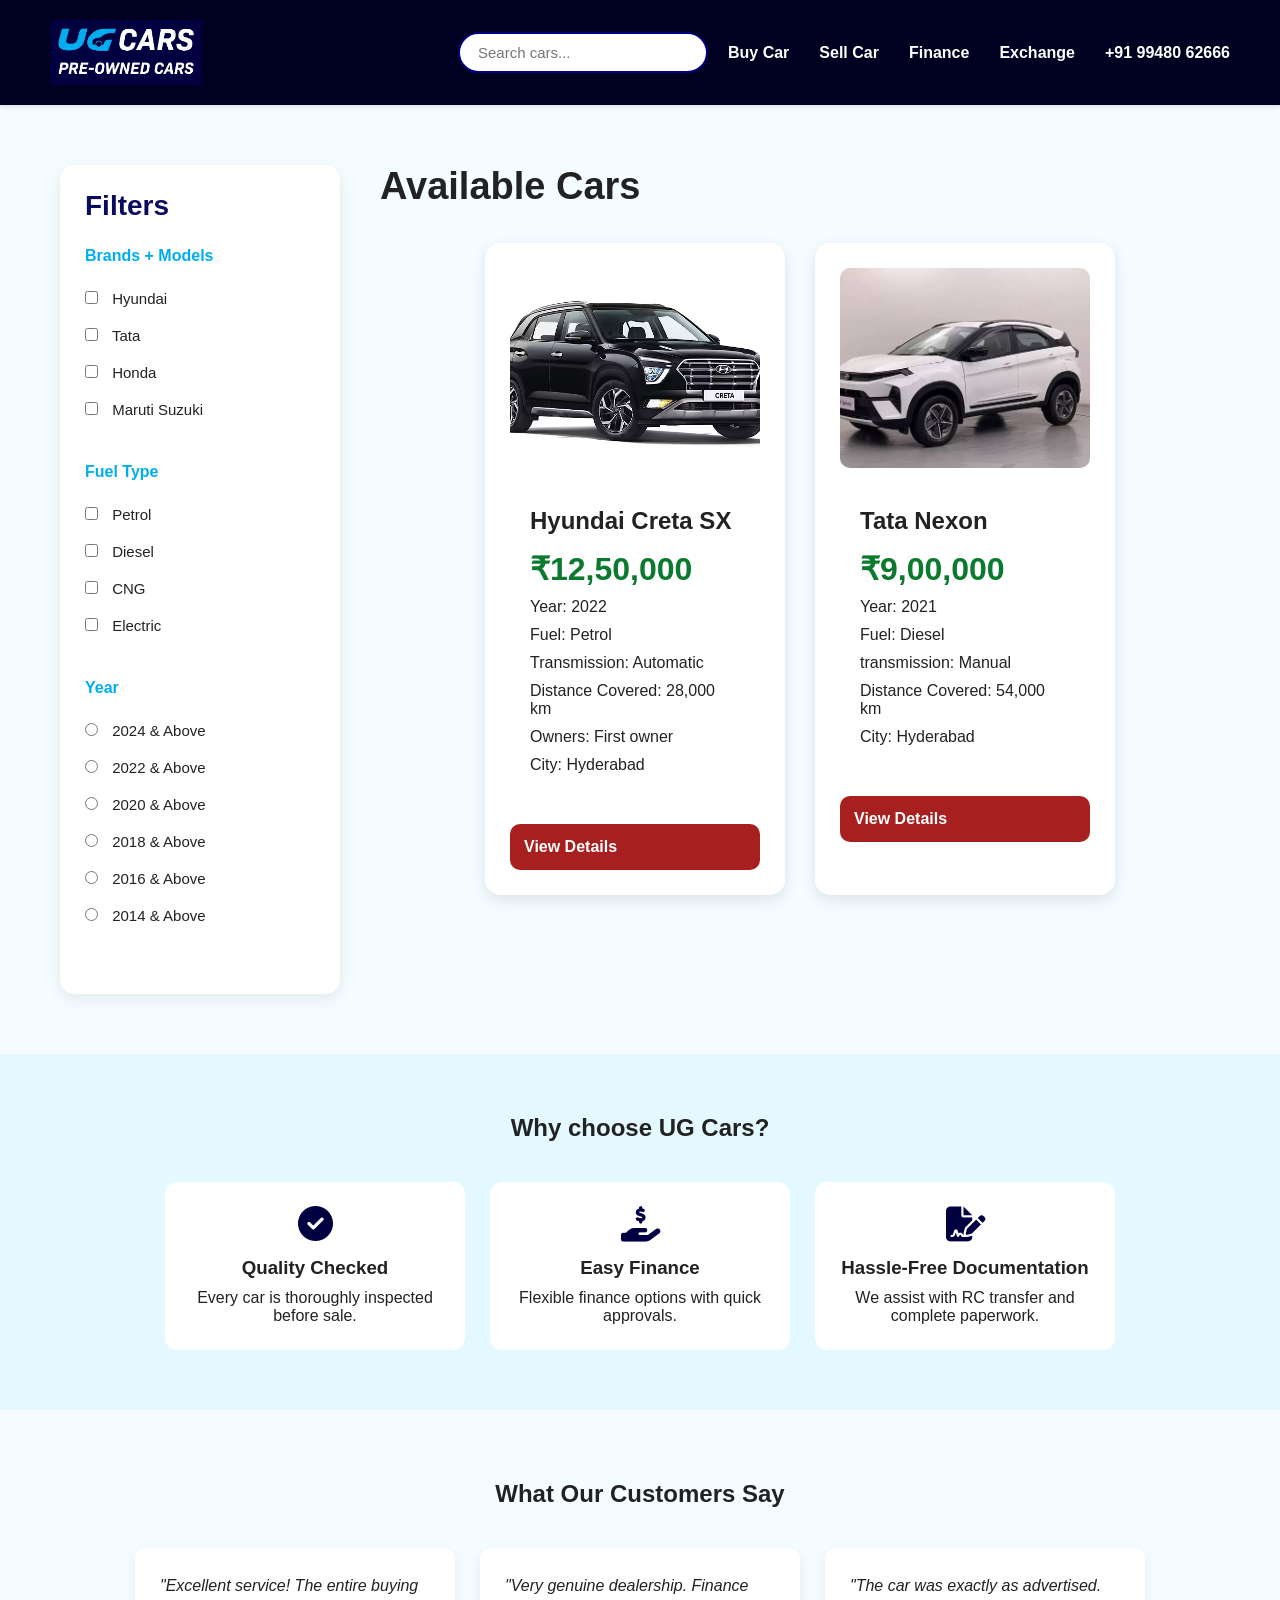
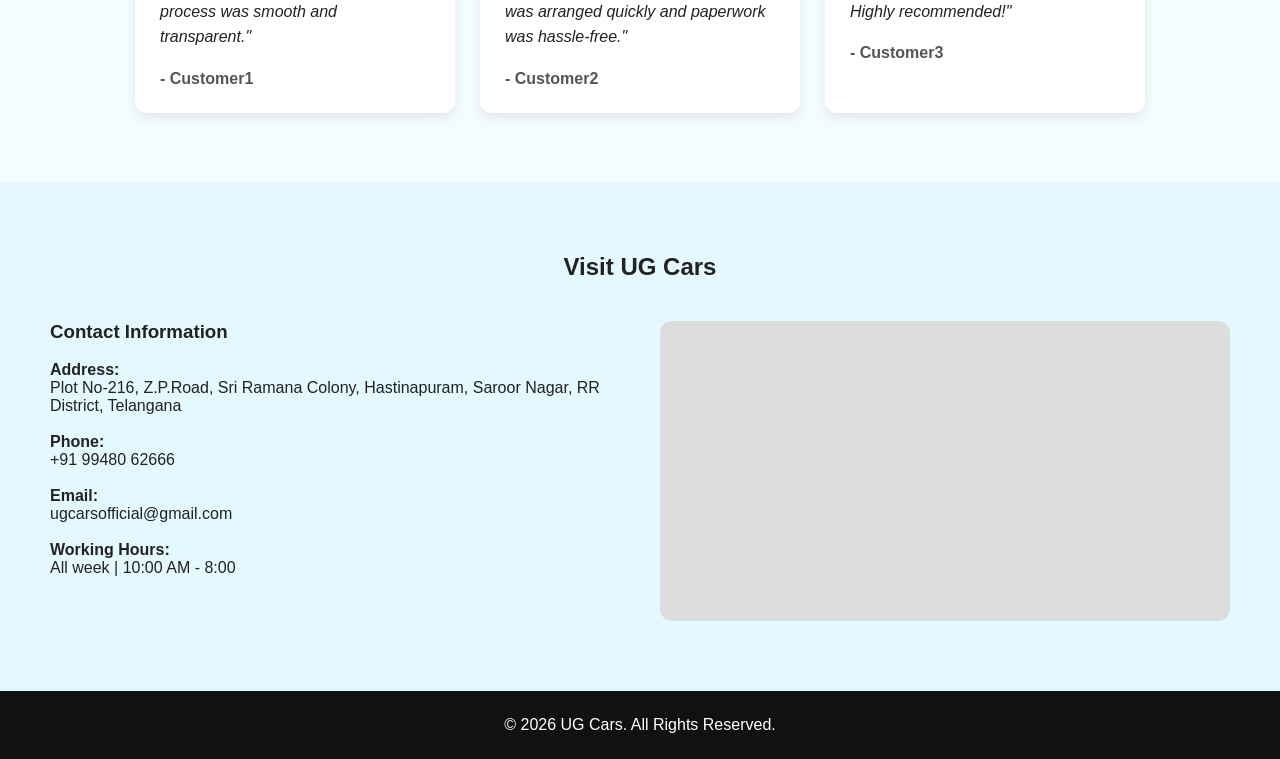
==== index.html @ 12794971 "Added form to finance page" ====
<!DOCTYPE html>
<html lang="en">
    <head>
        <link rel="stylesheet" href="CSS/style.css">
        <link rel="stylesheet" href="https://cdnjs.cloudflare.com/ajax/libs/font-awesome/6.7.2/css/all.min.css">
        <meta charset="UTF-8">
        <meta name="viewport" content="width=device-width, initial-scale=1.0">
        <title>UG Cars | Pre-owned cars</title>
    </head>
    <body>
        <!--Navigation-->
        <header>
            <nav>
                <a href="index.html" class="logo">
                    <img src="images/logo.png" alt="UG Cars Logo">
                </a>
                <div class="nav-search">
                    <input
                        id="searchInput"
                        type="text"
                        placeholder="Search cars...">
                </div>
                <ul>
                    <li><a href="#">Buy Car</a></li>
                    <li><a href="#">Sell Car</a></li>
                    <li><a href="finance.html">Finance</a></li>
                    <li><a href="#">Exchange</a></li>
                    <li><a href="#">+91 99480 62666</a></li>
                </ul>
            </nav>
        </header>
        <!--Inventory Section-->
        <main>
            <section class="inventory">
                <div class="inventory-layout">
                    <!--Left sidebar-->
                    <aside class="filter-sidebar">
                        <h3>Filters</h3>
                        <div class="filter-section">
                            <h4>Brands + Models</h4>
                            <label><input type="checkbox" class="brand-filter" value="hyundai"> Hyundai</label>
                            <label><input type="checkbox" class="brand-filter" value="tata"> Tata</label>
                            <label><input type="checkbox" class="brand-filter" value="honda"> Honda</label>
                            <label><input type="checkbox" class="brand-filter" value="maruti suzuki"> Maruti Suzuki</label>
                        </div>
                        <div class="filter-section">
                            <h4>Fuel Type</h4>
                            <label><input type="checkbox" class="fuel-filter" value="petrol"> Petrol</label>
                            <label><input type="checkbox" class="fuel-filter" value="diesel"> Diesel</label>
                            <label><input type="checkbox" class="fuel-filter" value="cng"> CNG</label>
                            <label><input type="checkbox" class="fuel-filter" value="electric"> Electric</label>
                        </div>
                        <div class="filter-section">
                            <h4>Year</h4>
                            <label><input type="radio" name="year"> 2024 & Above</label>
                            <label><input type="radio" name="year"> 2022 & Above</label>
                            <label><input type="radio" name="year"> 2020 & Above</label>
                            <label><input type="radio" name="year"> 2018 & Above</label>
                            <label><input type="radio" name="year"> 2016 & Above</label>
                            <label><input type="radio" name="year"> 2014 & Above</label>
                        </div>
                    </aside>
                    <!--Right Side-->
                    <div class="inventory-content">
                        <h2>Available Cars</h2>
                        <div class="car-container">
                            <div class="car-card"
                                 data-brand="hyundai"
                                 data-fuel="petrol">
                                <img src="images/Creta.jpeg.avif" alt="Hyundai Creta">
                                <div class="car-info">
                                    <h3>Hyundai Creta SX</h3>
                                    <p class="price">₹12,50,000</p>
                                    <p>Year: 2022</p>
                                    <p>Fuel: Petrol</p>
                                    <p>Transmission: Automatic</p>
                                    <p>Distance Covered: 28,000 km</p>
                                    <p>Owners: First owner</p>
                                    <p>City: Hyderabad</p>
                                </div>
                                <a href="car-details.html" class="details-btn">
                                    View Details
                                </a>
                            </div>
                            <div class="car-card"
                                 data-brand="tata"
                                 data-fuel="diesel">
                                 <img src="images/Nexon.jpeg" alt="Tata Nexon">
                                 <div class="car-info">
                                    <h3>Tata Nexon</h3>
                                    <p class="price">₹9,00,000</p>
                                    <p>Year: 2021</p>
                                    <p>Fuel: Diesel</p>
                                    <p>transmission: Manual</p>
                                    <p>Distance Covered: 54,000 km</p>
                                    <p>City: Hyderabad</p>
                                 </div> 
                                 <a href="car-details.html" class="details-btn">View Details</a>                          
                            </div>
                        </div>
                    </div>
                </div>
            </section>

            <section class="why-us">
                <h2>Why choose UG Cars?</h2>
                <div class="features">
                    <div class="feature-card">
                        <h3><i class="fa-solid fa-circle-check"></i> Quality Checked</h3>
                        <p>Every car is thoroughly inspected before sale.</p>
                    </div>
                    <div class="feature-card">
                        <h3><i class="fa-solid fa-hand-holding-dollar"></i> Easy Finance</h3>
                        <p>Flexible finance options with quick approvals.</p>
                    </div>
                    <div class="feature-card">
                        <h3><i class="fa-solid fa-file-signature"></i> Hassle-Free Documentation</h3>
                        <p>We assist with RC transfer and complete paperwork.</p>
                    </div>
                </div>
            </section>
            <section class="testimonials">
                <h2>What Our Customers Say</h2>
                <div class="testimonial-container">
                    <div class="testimonial-card">
                        <p>
                            "Excellent service! The entire buying process was smooth and transparent."
                        </p>
                        <h4>- Customer1</h4>
                    </div>
                    <div class="testimonial-card">
                        <p>
                            "Very genuine dealership. Finance was arranged quickly and paperwork was hassle-free."
                        </p>
                        <h4>- Customer2</h4>
                    </div>
                    <div class="testimonial-card">
                        <p>
                            "The car was exactly as advertised. Highly recommended!"
                        </p>
                        <h4>- Customer3</h4>
                    </div>
                </div>
            </section>
            <section class="contact">
                <h2>Visit UG Cars</h2>
                <div class="contact-container">
                    <div class="contact-info">
                        <h3>Contact Information</h3>
                        <br><p><strong>Address:</strong><br> Plot No-216, Z.P.Road, Sri Ramana Colony, Hastinapuram, Saroor Nagar, RR District, Telangana</p>
                        <br><p><strong>Phone:</strong><br> +91 99480 62666</p>
                        <br><p><strong>Email:</strong><br> ugcarsofficial@gmail.com</p>
                        <br><p><strong>Working Hours: </strong><br>All week | 10:00 AM - 8:00</p>
                    </div>
                    <div class="map-placeholder">

                    </div>
                </div>
            </section>
            <footer>
                <p>© 2026 UG Cars. All Rights Reserved.</p>
            </footer>
        </main>
        <script src="JS/script.js"></script>
    </body>
</html>
---- CSS/style.css ----
@import url("reset.css");
@import url("navbar.css");
@import url("inventory.css");
@import url("cards.css");
@import url("features.css");
@import url("testimonials.css");
@import url("contact.css");
@import url("footer.css");
@import url("car-details.css");
.finance-hero{
    max-width:1200px;
    margin:60px auto;
    padding:0 40px;
    display:flex;
    align-items:center;
    justify-content:space-between;
    gap:60px;
}

.finance-text{
    flex:1;
}

.section-tag{
    display:inline-block;
    background:#8B0000;
    color:white;
    padding:8px 16px;
    border-radius:20px;
    font-size:14px;
    margin-bottom:20px;
}

.finance-text h1{
    font-size:48px;
    margin-bottom:20px;
    color:#1F2937;
}

.finance-text p{
    font-size:18px;
    line-height:1.8;
    color:#555;
    margin-bottom:30px;
}

.finance-buttons{
    display:flex;
    gap:15px;
}

.secondary-btn{
    padding:12px 28px;
    border:2px solid #8B0000;
    color:#8B0000;
    border-radius:8px;
    text-decoration:none;
    font-weight:bold;
}

.finance-image{
    flex:1;
}

.finance-image img{
    width:100%;
    border-radius:18px;
    box-shadow:0 15px 30px rgba(0,0,0,.15);
}

.finance-benefits{
    max-width:1200px;
    margin:80px auto;
    padding:0 30px;
}

.finance-benefits h2{
    text-align:center;
    margin-bottom:50px;
}

.benefit-grid{
    display:grid;
    grid-template-columns:repeat(auto-fit,minmax(250px,1fr));
    gap:30px;
}

.benefit-card{
    background:white;
    padding:35px;
    border-radius:15px;
    text-align:center;
    box-shadow:0 10px 20px rgba(0,0,0,.08);
    transition:.3s;
}

.benefit-card:hover{
    transform:translateY(-8px);
}

.benefit-card i{
    font-size:40px;
    color:#8B0000;
    margin-bottom:20px;
}

.benefit-card h3{
    margin-bottom:15px;
}
/* FINANCE FORM */

.finance-form-section{
    max-width:1200px;
    margin:80px auto;
    padding:50px;
    background:white;
    border-radius:18px;
    box-shadow:0 10px 25px rgba(0,0,0,.08);
}

.finance-form-section h2{
    text-align:center;
    font-size:36px;
    margin-bottom:10px;
}

.form-subtitle{
    text-align:center;
    color:#666;
    margin-bottom:40px;
}

.finance-form{
    display:grid;
    grid-template-columns:repeat(2,1fr);
    gap:25px;
}

.form-group{
    display:flex;
    flex-direction:column;
}

.form-group label{
    margin-bottom:8px;
    font-weight:600;
}

.form-group input,
.form-group select,
.form-group textarea{
    padding:14px;
    border:1px solid #ccc;
    border-radius:10px;
    font-size:16px;
    outline:none;
    transition:.3s;
}

.form-group input:focus,
.form-group select:focus,
.form-group textarea:focus{
    border-color:#7A0019;
    box-shadow:0 0 8px rgba(122,0,25,.15);
}

.full-width{
    grid-column:1 / -1;
}

.submit-btn{
    grid-column:1 / -1;
    width:250px;
    justify-self:center;
    padding:15px;
    background:#7A0019;
    color:white;
    border:none;
    border-radius:10px;
    font-size:18px;
    cursor:pointer;
    transition:.3s;
}

.submit-btn:hover{
    background:#5c0013;
}
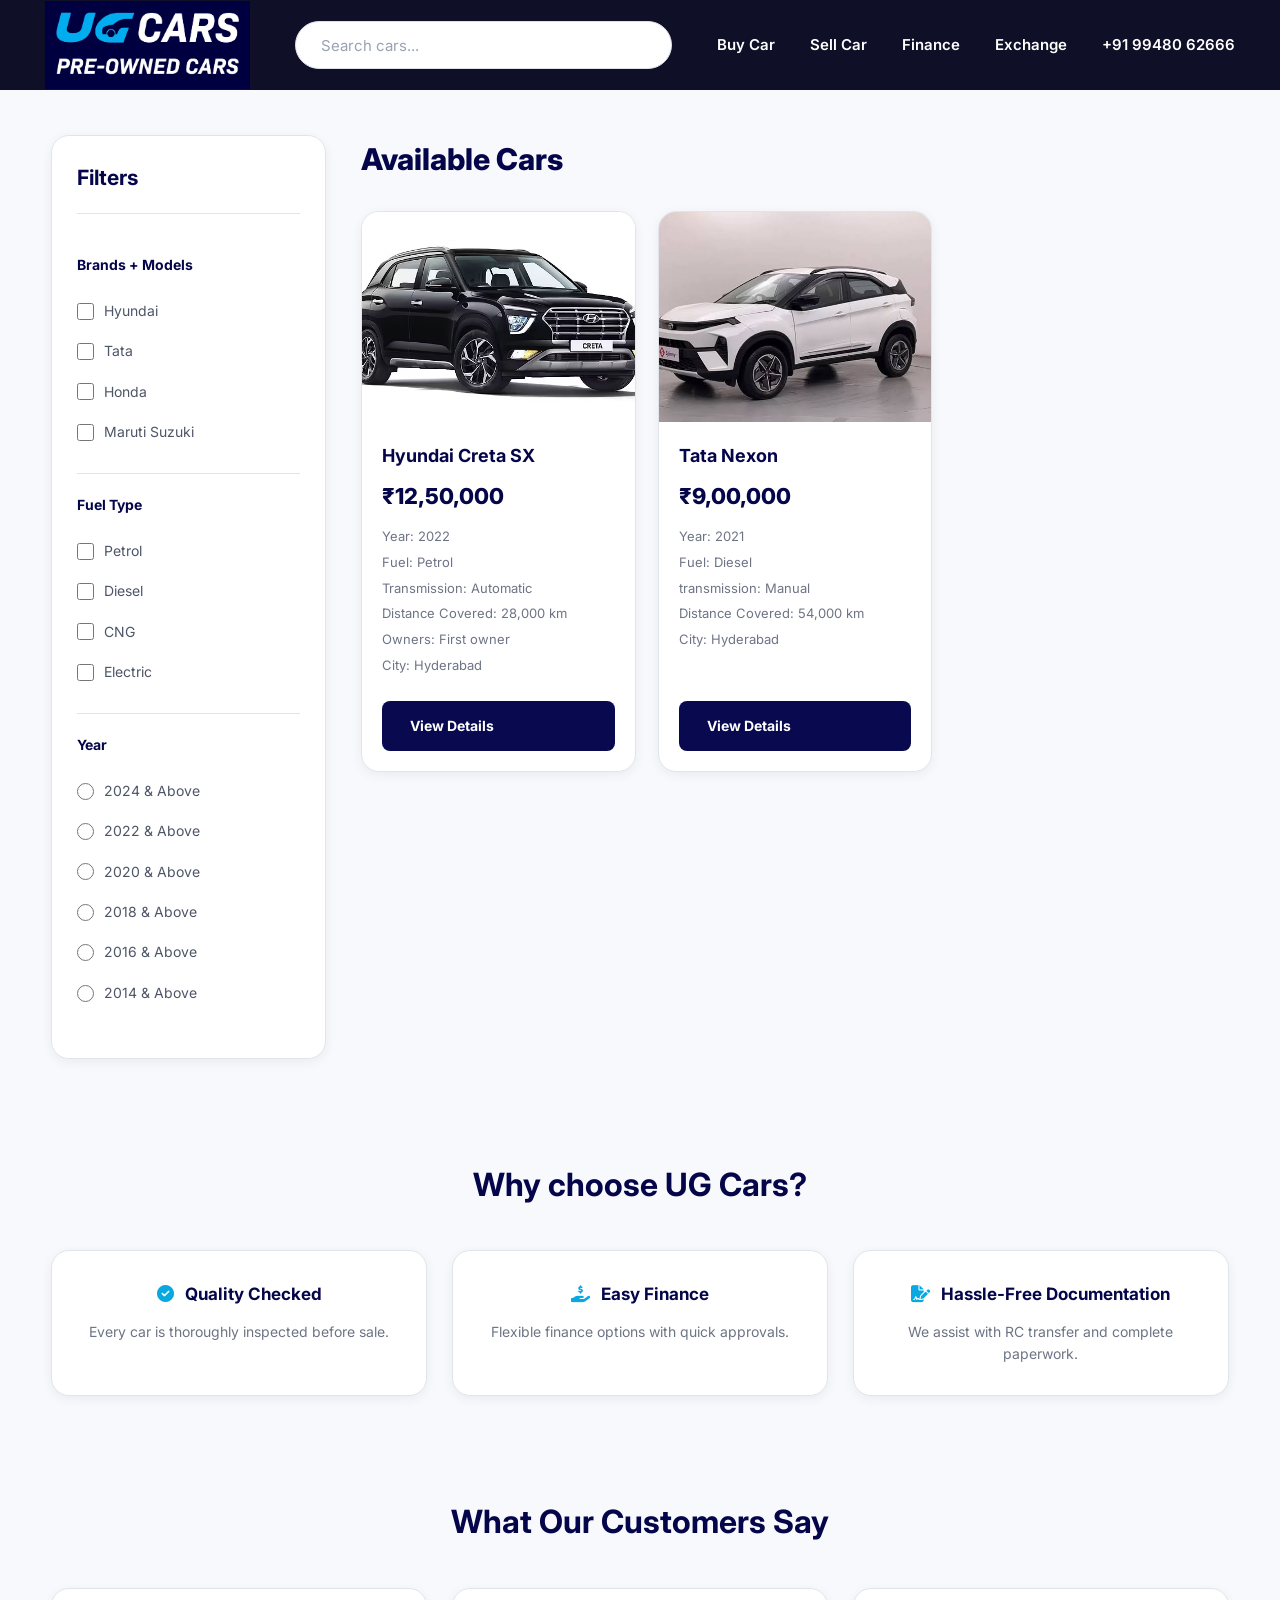
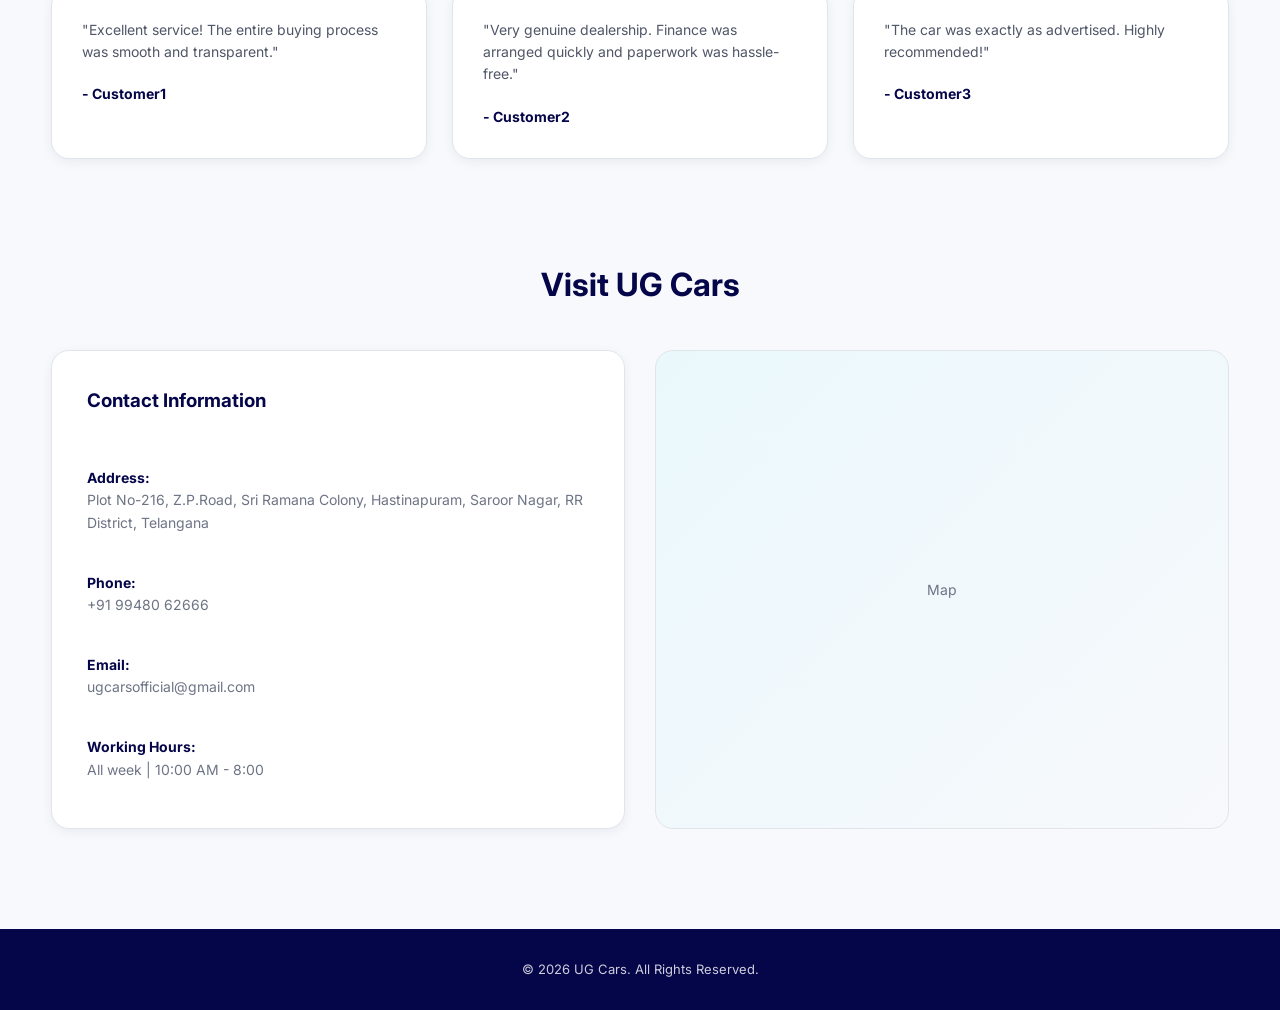
==== commit 840c108b: "Changed a few things like font and the style" ====
--- a/index.html
+++ b/index.html
@@ -3,7 +3,11 @@
     <head>
         <link rel="stylesheet" href="CSS/style.css">
         <link rel="stylesheet" href="https://cdnjs.cloudflare.com/ajax/libs/font-awesome/6.7.2/css/all.min.css">
-        <meta charset="UTF-8">
+        <link rel="preconnect" href="https://fonts.googleapis.com">
+        <link rel="preconnect" href="https://fonts.gstatic.com" crossorigin>
+        <link
+            href="https://fonts.googleapis.com/css2?family=Inter:wght@400;500;600;700&family=Manrope:wght@500;600;700;800&display=swap"
+            rel="stylesheet">    <title>Finance | UG Cars</title>        <meta charset="UTF-8">
         <meta name="viewport" content="width=device-width, initial-scale=1.0">
         <title>UG Cars | Pre-owned cars</title>
     </head>
@@ -22,7 +26,7 @@
                 </div>
                 <ul>
                     <li><a href="#">Buy Car</a></li>
-                    <li><a href="#">Sell Car</a></li>
+                    <li><a href="sell-car.html">Sell Car</a></li>
                     <li><a href="finance.html">Finance</a></li>
                     <li><a href="#">Exchange</a></li>
                     <li><a href="#">+91 99480 62666</a></li>
--- a/CSS/style.css
+++ b/CSS/style.css
@@ -1,3 +1,2192 @@
+/* =========================================================
+   UG CARS - MODERN GLOBAL STYLESHEET
+   ========================================================= */
+
+/* -------------------------
+   GOOGLE FONT
+------------------------- */
+
+@import url('https://fonts.googleapis.com/css2?family=Inter:wght@400;500;600;700;800&display=swap');
+
+
+/* -------------------------
+   GLOBAL RESET
+------------------------- */
+
+* {
+    margin: 0;
+    padding: 0;
+    box-sizing: border-box;
+}
+
+html {
+    scroll-behavior: smooth;
+}
+
+body {
+    font-family: 'Inter', Arial, sans-serif;
+    background: #f7f9fc;
+    color: #111936;
+    line-height: 1.6;
+}
+
+img {
+    max-width: 100%;
+    display: block;
+}
+
+a {
+    text-decoration: none;
+    color: inherit;
+}
+
+button,
+input,
+select,
+textarea {
+    font-family: inherit;
+}
+
+
+/* =========================================================
+   COLOUR SYSTEM
+   ========================================================= */
+
+:root {
+    --navy: #05054a;
+    --navy-light: #11115f;
+    --cyan: #08a9e0;
+    --cyan-light: #e8f8fd;
+
+    --white: #ffffff;
+    --background: #f7f9fc;
+    --light-gray: #eef1f5;
+    --border: #e1e5eb;
+    --text: #111936;
+    --muted: #6d7485;
+
+    --success: #1ca65a;
+    --danger: #d9363e;
+
+    --shadow-sm: 0 3px 12px rgba(5, 5, 74, 0.06);
+    --shadow-md: 0 8px 25px rgba(5, 5, 74, 0.08);
+    --shadow-lg: 0 15px 40px rgba(5, 5, 74, 0.12);
+
+    --radius-sm: 8px;
+    --radius-md: 12px;
+    --radius-lg: 18px;
+}
+
+
+/* =========================
+   NAVIGATION
+========================= */
+
+header {
+    background: #0F0F27;
+    border-bottom: none;
+    position: sticky;
+    top: 0;
+    z-index: 1000;
+}
+
+nav {
+    width: 100%;
+    max-width: 1450px;
+    height: 90px;
+    margin: 0 auto;
+
+    display: flex;
+    align-items: center;
+
+    padding: 0 45px;
+    gap: 45px;
+
+    background: #0F0F27;
+}
+
+
+/* =========================
+   LOGO
+========================= */
+
+.logo {
+    display: flex;
+    align-items: center;
+    flex-shrink: 0;
+
+    height: 90px;
+}
+
+.logo img {
+    width: 205px;
+    height: 90px;
+
+    object-fit: contain;
+    display: block;
+}
+
+
+/* =========================
+   SEARCH BAR
+========================= */
+
+.nav-search {
+    flex: 1;
+    max-width: 585px;
+}
+
+.nav-search input {
+    width: 100%;
+    height: 48px;
+
+    padding: 0 25px;
+
+    border: 1px solid #dce1e8;
+    border-radius: 28px;
+
+    background: #ffffff;
+
+    font-size: 15px;
+    color: #111936;
+
+    outline: none;
+
+    transition: 0.2s;
+}
+
+.nav-search input:focus {
+    border-color: #08a9e0;
+
+    box-shadow:
+        0 0 0 3px rgba(8, 169, 224, 0.15);
+}
+
+.nav-search input::placeholder {
+    color: #9aa3b2;
+}
+
+
+/* =========================
+   NAVIGATION LINKS
+========================= */
+
+nav ul {
+    list-style: none;
+
+    display: flex;
+    align-items: center;
+
+    gap: 35px;
+
+    margin-left: auto;
+}
+
+nav ul li {
+    white-space: nowrap;
+}
+
+nav ul li a {
+    color: #ffffff;
+
+    font-size: 15px;
+    font-weight: 600;
+
+    transition: 0.2s;
+}
+
+nav ul li a:hover {
+    color: #08a9e0;
+}
+
+/* =========================================================
+   INVENTORY PAGE
+   ========================================================= */
+
+.inventory {
+    width: 92%;
+    max-width: 1400px;
+
+    margin: 45px auto 80px;
+}
+
+
+/* Inventory Layout */
+
+.inventory-layout {
+    display: grid;
+    grid-template-columns: 275px 1fr;
+    gap: 35px;
+    align-items: start;
+}
+
+
+/* -------------------------
+   FILTER SIDEBAR
+------------------------- */
+
+.filter-sidebar {
+    background: var(--white);
+
+    border: 1px solid var(--border);
+    border-radius: var(--radius-lg);
+
+    padding: 25px;
+
+    box-shadow: var(--shadow-sm);
+
+    position: sticky;
+    top: 105px;
+}
+
+.filter-sidebar > h3 {
+    font-size: 21px;
+    color: var(--navy);
+
+    margin-bottom: 20px;
+
+    padding-bottom: 18px;
+    border-bottom: 1px solid var(--border);
+}
+
+
+/* Individual filter section */
+
+.filter-section {
+    padding: 20px 0;
+
+    border-bottom: 1px solid var(--border);
+}
+
+.filter-section:last-child {
+    border-bottom: none;
+}
+
+.filter-section h4 {
+    font-size: 14px;
+    font-weight: 700;
+
+    color: var(--navy);
+
+    margin-bottom: 15px;
+}
+
+
+/* Filter labels */
+
+.filter-section label {
+    display: flex;
+    align-items: center;
+
+    gap: 10px;
+
+    padding: 9px 0;
+
+    font-size: 14px;
+    color: #4d5566;
+
+    cursor: pointer;
+
+    transition: 0.2s;
+}
+
+.filter-section label:hover {
+    color: var(--cyan);
+}
+
+
+/* Checkbox / radio */
+
+.filter-section input[type="checkbox"],
+.filter-section input[type="radio"] {
+    width: 17px;
+    height: 17px;
+
+    accent-color: var(--cyan);
+
+    cursor: pointer;
+}
+
+
+/* =========================================================
+   INVENTORY CONTENT
+   ========================================================= */
+
+.inventory-content h2 {
+    font-size: 30px;
+    font-weight: 800;
+
+    color: var(--navy);
+
+    margin-bottom: 28px;
+}
+
+
+/* =========================================================
+   CAR CONTAINER
+   ========================================================= */
+
+.car-container {
+    display: grid;
+
+    grid-template-columns: repeat(3, minmax(0, 1fr));
+
+    gap: 22px;
+}
+
+
+/* =========================================================
+   CAR CARD
+   ========================================================= */
+
+.car-card {
+    background: var(--white);
+
+    border: 1px solid var(--border);
+
+    border-radius: var(--radius-lg);
+
+    overflow: hidden;
+
+    box-shadow: var(--shadow-sm);
+
+    transition:
+        transform 0.25s ease,
+        box-shadow 0.25s ease;
+
+    display: flex;
+    flex-direction: column;
+}
+
+.car-card:hover {
+    transform: translateY(-5px);
+
+    box-shadow: var(--shadow-lg);
+}
+
+
+/* Car image */
+
+.car-card > img {
+    width: 100%;
+    height: 210px;
+
+    object-fit: cover;
+
+    background: #f1f3f6;
+}
+
+
+/* Car information */
+
+.car-info {
+    padding: 20px;
+
+    flex: 1;
+}
+
+.car-info h3 {
+    font-size: 18px;
+    font-weight: 700;
+
+    color: var(--navy);
+
+    margin-bottom: 8px;
+}
+
+.car-info p {
+    font-size: 13px;
+
+    color: var(--muted);
+
+    margin-bottom: 5px;
+}
+
+
+/* Price */
+
+.car-info .price {
+    font-size: 22px;
+    font-weight: 800;
+
+    color: var(--navy);
+
+    margin-bottom: 12px;
+}
+
+
+/* Details button */
+
+.details-btn {
+    display: inline-flex;
+
+    align-items: center;
+    justify-content: center;
+
+    min-height: 44px;
+
+    margin: 0 20px 20px;
+
+    padding: 0 20px;
+
+    border-radius: 8px;
+
+    background: var(--navy);
+    color: var(--white);
+
+    font-size: 14px;
+    font-weight: 700;
+
+    transition: 0.25s;
+}
+
+.details-btn:hover {
+    background: var(--cyan);
+
+    transform: translateY(-1px);
+}
+
+
+/* =========================================================
+   WHY US
+   ========================================================= */
+
+.why-us {
+    width: 92%;
+    max-width: 1200px;
+
+    margin: 100px auto;
+
+    text-align: center;
+}
+
+.why-us h2 {
+    font-size: 32px;
+    color: var(--navy);
+
+    margin-bottom: 40px;
+}
+
+
+/* Feature cards */
+
+.features {
+    display: grid;
+
+    grid-template-columns: repeat(3, 1fr);
+
+    gap: 25px;
+}
+
+.feature-card {
+    background: var(--white);
+
+    border: 1px solid var(--border);
+
+    border-radius: var(--radius-lg);
+
+    padding: 30px;
+
+    box-shadow: var(--shadow-sm);
+
+    transition: 0.25s;
+}
+
+.feature-card:hover {
+    transform: translateY(-4px);
+
+    box-shadow: var(--shadow-md);
+}
+
+.feature-card h3 {
+    color: var(--navy);
+
+    font-size: 17px;
+
+    margin-bottom: 12px;
+}
+
+.feature-card h3 i {
+    color: var(--cyan);
+
+    margin-right: 7px;
+}
+
+.feature-card p {
+    color: var(--muted);
+
+    font-size: 14px;
+}
+
+
+/* =========================================================
+   TESTIMONIALS
+   ========================================================= */
+
+.testimonials {
+    width: 92%;
+    max-width: 1200px;
+
+    margin: 100px auto;
+
+    text-align: center;
+}
+
+.testimonials h2 {
+    font-size: 32px;
+
+    color: var(--navy);
+
+    margin-bottom: 40px;
+}
+
+.testimonial-container {
+    display: grid;
+
+    grid-template-columns: repeat(3, 1fr);
+
+    gap: 25px;
+}
+
+.testimonial-card {
+    background: var(--white);
+
+    border: 1px solid var(--border);
+
+    border-radius: var(--radius-lg);
+
+    padding: 30px;
+
+    text-align: left;
+
+    box-shadow: var(--shadow-sm);
+}
+
+.testimonial-card p {
+    color: #4f5667;
+
+    font-size: 14px;
+
+    margin-bottom: 20px;
+}
+
+.testimonial-card h4 {
+    color: var(--navy);
+
+    font-size: 14px;
+}
+
+
+/* =========================================================
+   CONTACT
+   ========================================================= */
+
+.contact {
+    width: 92%;
+    max-width: 1200px;
+
+    margin: 100px auto;
+
+    text-align: center;
+}
+
+.contact h2 {
+    font-size: 32px;
+
+    color: var(--navy);
+
+    margin-bottom: 40px;
+}
+
+.contact-container {
+    display: grid;
+
+    grid-template-columns: 1fr 1fr;
+
+    gap: 30px;
+
+    text-align: left;
+}
+
+.contact-info {
+    background: var(--white);
+
+    border: 1px solid var(--border);
+
+    border-radius: var(--radius-lg);
+
+    padding: 35px;
+
+    box-shadow: var(--shadow-sm);
+}
+
+.contact-info h3 {
+    color: var(--navy);
+
+    margin-bottom: 25px;
+}
+
+.contact-info p {
+    color: var(--muted);
+
+    font-size: 14px;
+
+    margin-bottom: 12px;
+}
+
+.contact-info strong {
+    color: var(--navy);
+}
+
+
+/* Map */
+
+.map-placeholder {
+    min-height: 350px;
+
+    border-radius: var(--radius-lg);
+
+    background:
+        linear-gradient(
+            135deg,
+            #eaf8fc,
+            #f7f9fc
+        );
+
+    border: 1px solid var(--border);
+
+    display: flex;
+    align-items: center;
+    justify-content: center;
+}
+
+.map-placeholder::before {
+    content: "Map";
+    color: var(--muted);
+
+    font-size: 14px;
+}
+
+
+/* =========================================================
+   FOOTER
+   ========================================================= */
+
+footer {
+    background: var(--navy);
+
+    color: white;
+
+    text-align: center;
+
+    padding: 30px;
+
+    margin-top: 80px;
+}
+
+footer p {
+    font-size: 13px;
+    opacity: 0.8;
+}
+
+
+/* =========================================================
+   CAR DETAILS PAGE
+   ========================================================= */
+
+.car-details {
+    padding: 70px 0;
+}
+
+.details-layout {
+    display: grid;
+
+    grid-template-columns: 1.1fr 1fr;
+
+    gap: 60px;
+
+    align-items: start;
+}
+
+
+/* Gallery */
+
+.gallery {
+    min-width: 0;
+}
+
+.gallery img {
+    width: 100%;
+
+    border-radius: var(--radius-lg);
+}
+
+.main-image {
+    width: 100%;
+    height: 460px;
+
+    object-fit: cover;
+
+    border-radius: var(--radius-lg);
+
+    box-shadow: var(--shadow-md);
+}
+
+
+/* Thumbnail */
+
+.thumbnail-row {
+    display: flex;
+
+    gap: 12px;
+
+    margin-top: 15px;
+}
+
+.thumbnail-row img {
+    width: 95px;
+    height: 70px;
+
+    object-fit: cover;
+
+    border-radius: 10px;
+
+    cursor: pointer;
+
+    border: 2px solid transparent;
+
+    transition: 0.2s;
+}
+
+.thumbnail-row img:hover {
+    border-color: var(--cyan);
+
+    transform: translateY(-2px);
+}
+
+
+/* Vehicle info */
+
+.vehicle-info h1 {
+    font-size: 40px;
+
+    line-height: 1.2;
+
+    color: var(--navy);
+
+    margin-bottom: 12px;
+}
+
+.vehicle-info .price {
+    font-size: 34px;
+
+    font-weight: 800;
+
+    color: var(--navy);
+
+    margin-bottom: 15px;
+}
+
+.vehicle-info > p {
+    color: var(--muted);
+
+    margin-bottom: 25px;
+}
+
+.vehicle-info h2 {
+    color: var(--navy);
+
+    font-size: 23px;
+
+    margin-top: 35px;
+
+    margin-bottom: 18px;
+}
+
+
+/* Availability */
+
+.available {
+    display: inline-block;
+
+    background: #e8f8ef;
+
+    color: var(--success);
+
+    padding: 7px 14px;
+
+    border-radius: 20px;
+
+    font-size: 12px;
+    font-weight: 700;
+
+    margin-bottom: 12px;
+}
+
+
+/* =========================================================
+   SPECIFICATIONS
+   ========================================================= */
+
+.spec-grid {
+    display: grid;
+
+    grid-template-columns: repeat(2, 1fr);
+
+    gap: 12px;
+
+    margin-top: 20px;
+}
+
+.spec-grid div {
+    background: #f7f9fc;
+
+    border: 1px solid var(--border);
+
+    padding: 17px;
+
+    border-radius: 10px;
+}
+
+.spec-grid strong {
+    display: block;
+
+    font-size: 12px;
+
+    color: var(--muted);
+
+    margin-bottom: 5px;
+}
+
+.spec-grid p {
+    font-size: 15px;
+
+    font-weight: 600;
+
+    color: var(--navy);
+}
+
+
+/* =========================================================
+   FEATURES
+   ========================================================= */
+
+.feature-list {
+    display: grid;
+
+    grid-template-columns: repeat(2, 1fr);
+
+    gap: 12px;
+
+    margin-top: 20px;
+}
+
+.feature-list div {
+    background: var(--white);
+
+    border: 1px solid var(--border);
+
+    padding: 13px 15px;
+
+    border-radius: 9px;
+
+    color: #454c5b;
+
+    font-size: 13px;
+}
+
+
+/* =========================================================
+   DEALER CARD
+   ========================================================= */
+
+.dealer-card {
+    background: var(--white);
+
+    border: 1px solid var(--border);
+
+    padding: 25px;
+
+    margin-top: 40px;
+
+    border-radius: var(--radius-lg);
+
+    box-shadow: var(--shadow-sm);
+}
+
+.dealer-card h2 {
+    margin-top: 0;
+
+    margin-bottom: 18px;
+}
+
+.dealer-card p {
+    color: var(--muted);
+
+    font-size: 14px;
+
+    margin-bottom: 8px;
+}
+
+
+/* =========================================================
+   SIMILAR CARS
+   ========================================================= */
+
+.similar-cars {
+    padding: 80px 0;
+}
+
+.similar-cars h2 {
+    text-align: center;
+
+    color: var(--navy);
+
+    font-size: 32px;
+
+    margin-bottom: 40px;
+}
+
+
+/* =========================================================
+   FINANCE / SELL CAR PAGES
+   ========================================================= */
+
+.finance-page,
+.sell-page {
+    width: 92%;
+    max-width: 1100px;
+
+    margin: 60px auto 100px;
+}
+
+
+/* Page heading */
+
+.page-header {
+    text-align: center;
+
+    max-width: 700px;
+
+    margin: 0 auto 50px;
+}
+
+.page-header h1 {
+    font-size: 42px;
+
+    line-height: 1.2;
+
+    color: var(--navy);
+
+    margin-bottom: 15px;
+}
+
+.page-header p {
+    color: var(--muted);
+
+    font-size: 16px;
+}
+
+
+/* =========================================================
+   FORM CARD
+   ========================================================= */
+
+.form-card {
+    background: var(--white);
+
+    border: 1px solid var(--border);
+
+    border-radius: var(--radius-lg);
+
+    padding: 40px;
+
+    box-shadow: var(--shadow-md);
+}
+
+.form-card h2 {
+    color: var(--navy);
+
+    font-size: 23px;
+
+    margin-bottom: 25px;
+}
+
+
+/* Form grid */
+
+.form-grid {
+    display: grid;
+
+    grid-template-columns: repeat(2, 1fr);
+
+    gap: 22px;
+}
+
+.form-group {
+    display: flex;
+
+    flex-direction: column;
+
+    gap: 8px;
+}
+
+.form-group.full-width {
+    grid-column: 1 / -1;
+}
+
+.form-group label {
+    font-size: 13px;
+
+    font-weight: 600;
+
+    color: var(--navy);
+}
+
+.form-group input,
+.form-group select,
+.form-group textarea {
+    width: 100%;
+
+    border: 1px solid var(--border);
+
+    border-radius: 9px;
+
+    padding: 13px 15px;
+
+    font-size: 14px;
+
+    background: #fafbfc;
+
+    color: var(--text);
+
+    outline: none;
+
+    transition: 0.2s;
+}
+
+.form-group input:focus,
+.form-group select:focus,
+.form-group textarea:focus {
+    border-color: var(--cyan);
+
+    background: var(--white);
+
+    box-shadow: 0 0 0 3px rgba(8, 169, 224, 0.1);
+}
+
+.form-group textarea {
+    min-height: 130px;
+
+    resize: vertical;
+}
+
+
+/* Submit */
+
+.submit-btn {
+    margin-top: 25px;
+
+    padding: 13px 30px;
+
+    border: none;
+
+    border-radius: 8px;
+
+    background: var(--navy);
+
+    color: white;
+
+    font-size: 14px;
+
+    font-weight: 700;
+
+    cursor: pointer;
+
+    transition: 0.25s;
+}
+
+.submit-btn:hover {
+    background: var(--cyan);
+
+    transform: translateY(-1px);
+}
+
+
+/* =========================================================
+   WHY SELL THROUGH US
+   ========================================================= */
+
+.why-sell {
+    width: 92%;
+    max-width: 1100px;
+
+    margin: 80px auto;
+
+    text-align: center;
+}
+
+.why-sell h2 {
+    font-size: 32px;
+
+    color: var(--navy);
+
+    margin-bottom: 40px;
+}
+
+.why-sell-container {
+    display: grid;
+
+    grid-template-columns: repeat(3, 1fr);
+
+    gap: 25px;
+}
+
+.why-sell-card {
+    background: var(--white);
+
+    border: 1px solid var(--border);
+
+    border-radius: var(--radius-lg);
+
+    padding: 30px;
+
+    box-shadow: var(--shadow-sm);
+
+    transition: 0.25s;
+}
+
+.why-sell-card:hover {
+    transform: translateY(-4px);
+
+    box-shadow: var(--shadow-md);
+}
+
+.why-sell-card i {
+    font-size: 28px;
+
+    color: var(--cyan);
+
+    margin-bottom: 15px;
+}
+
+.why-sell-card h3 {
+    color: var(--navy);
+
+    margin-bottom: 10px;
+}
+
+.why-sell-card p {
+    color: var(--muted);
+
+    font-size: 14px;
+}
+
+
+/* =========================================================
+   FINANCE BENEFITS
+   ========================================================= */
+
+.finance-benefits {
+    width: 92%;
+    max-width: 1100px;
+
+    margin: 80px auto;
+
+    text-align: center;
+}
+
+.finance-benefits h2 {
+    color: var(--navy);
+
+    font-size: 32px;
+
+    margin-bottom: 40px;
+}
+
+.finance-benefit-container {
+    display: grid;
+
+    grid-template-columns: repeat(3, 1fr);
+
+    gap: 25px;
+}
+
+.finance-benefit-card {
+    background: var(--white);
+
+    border: 1px solid var(--border);
+
+    border-radius: var(--radius-lg);
+
+    padding: 30px;
+
+    box-shadow: var(--shadow-sm);
+}
+
+.finance-benefit-card i {
+    color: var(--cyan);
+
+    font-size: 28px;
+
+    margin-bottom: 15px;
+}
+
+.finance-benefit-card h3 {
+    color: var(--navy);
+
+    margin-bottom: 10px;
+}
+
+.finance-benefit-card p {
+    color: var(--muted);
+
+    font-size: 14px;
+}
+
+
+/* =========================================================
+   ADMIN PAGE
+   ========================================================= */
+
+.admin-page {
+    min-height: 100vh;
+
+    background: #f5f7fa;
+}
+
+.admin-layout {
+    display: grid;
+
+    grid-template-columns: 240px 1fr;
+
+    min-height: 100vh;
+}
+
+.admin-sidebar {
+    background: var(--navy);
+
+    color: white;
+
+    padding: 30px 20px;
+}
+
+.admin-sidebar h2 {
+    margin-bottom: 40px;
+
+    font-size: 22px;
+}
+
+.admin-sidebar a {
+    display: block;
+
+    padding: 12px 15px;
+
+    border-radius: 8px;
+
+    color: #d9dcf0;
+
+    font-size: 14px;
+
+    margin-bottom: 6px;
+
+    transition: 0.2s;
+}
+
+.admin-sidebar a:hover,
+.admin-sidebar a.active {
+    background: rgba(255,255,255,0.1);
+
+    color: white;
+}
+
+.admin-content {
+    padding: 40px;
+}
+
+.admin-content h1 {
+    color: var(--navy);
+
+    margin-bottom: 30px;
+}
+
+
+/* Admin cards */
+
+.admin-stats {
+    display: grid;
+
+    grid-template-columns: repeat(4, 1fr);
+
+    gap: 20px;
+
+    margin-bottom: 35px;
+}
+
+.admin-stat {
+    background: white;
+
+    padding: 25px;
+
+    border-radius: 12px;
+
+    border: 1px solid var(--border);
+
+    box-shadow: var(--shadow-sm);
+}
+
+.admin-stat span {
+    display: block;
+
+    font-size: 13px;
+
+    color: var(--muted);
+
+    margin-bottom: 8px;
+}
+
+.admin-stat strong {
+    font-size: 28px;
+
+    color: var(--navy);
+}
+
+
+/* =========================================================
+   RESPONSIVE DESIGN
+   ========================================================= */
+
+@media (max-width: 1100px) {
+
+    nav {
+        gap: 20px;
+    }
+
+    nav ul {
+        gap: 16px;
+    }
+
+    .car-container {
+        grid-template-columns: repeat(2, 1fr);
+    }
+
+    .inventory-layout {
+        grid-template-columns: 240px 1fr;
+    }
+
+    .admin-stats {
+        grid-template-columns: repeat(2, 1fr);
+    }
+}
+
+
+/* Tablet */
+
+@media (max-width: 850px) {
+
+    nav {
+        flex-wrap: wrap;
+
+        padding: 15px 0;
+    }
+
+    .nav-search {
+        order: 3;
+
+        flex-basis: 100%;
+
+        max-width: none;
+    }
+
+    nav ul {
+        margin-left: auto;
+    }
+
+    .inventory-layout {
+        grid-template-columns: 1fr;
+    }
+
+    .filter-sidebar {
+        position: static;
+    }
+
+    .contact-container,
+    .details-layout {
+        grid-template-columns: 1fr;
+    }
+
+    .features,
+    .testimonial-container,
+    .why-sell-container,
+    .finance-benefit-container {
+        grid-template-columns: 1fr;
+    }
+
+    .main-image {
+        height: 380px;
+    }
+}
+
+
+/* Mobile */
+
+@media (max-width: 600px) {
+
+    nav {
+        width: 90%;
+
+        min-height: auto;
+
+        padding: 15px 0;
+    }
+
+    .logo img {
+        width: 120px;
+    }
+
+    nav ul {
+        width: 100%;
+
+        justify-content: space-between;
+
+        gap: 10px;
+
+        overflow-x: auto;
+    }
+
+    nav ul li a {
+        font-size: 12px;
+    }
+
+    .inventory {
+        width: 90%;
+
+        margin-top: 30px;
+    }
+
+    .inventory-content h2 {
+        font-size: 25px;
+    }
+
+    .car-container {
+        grid-template-columns: 1fr;
+    }
+
+    .car-card > img {
+        height: 220px;
+    }
+
+    .form-grid {
+        grid-template-columns: 1fr;
+    }
+
+    .form-card {
+        padding: 25px;
+    }
+
+    .page-header h1 {
+        font-size: 32px;
+    }
+
+    .vehicle-info h1 {
+        font-size: 32px;
+    }
+
+    .vehicle-info .price {
+        font-size: 28px;
+    }
+
+    .spec-grid,
+    .feature-list {
+        grid-template-columns: 1fr;
+    }
+
+    .main-image {
+        height: 280px;
+    }
+
+    .contact-container {
+        grid-template-columns: 1fr;
+    }
+
+    .admin-layout {
+        grid-template-columns: 1fr;
+    }
+
+    .admin-sidebar {
+        min-height: auto;
+    }
+
+    .admin-content {
+        padding: 25px;
+    }
+
+    .admin-stats {
+        grid-template-columns: 1fr;
+    }
+}
+/* =========================================================
+   SELL CAR + FINANCE PAGES
+   ========================================================= */
+
+/* ---------- Common ---------- */
+
+.sell-hero,
+.finance-hero,
+.sell-benefits,
+.finance-benefits,
+.sell-form-section,
+.finance-form-section,
+.documents-section {
+    width: 100%;
+    box-sizing: border-box;
+}
+
+.sell-hero,
+.finance-hero {
+    background: #f5f7fb;
+}
+
+.sell-benefits,
+.finance-benefits,
+.documents-section {
+    background: #ffffff;
+}
+
+.sell-form-section,
+.finance-form-section {
+    background: #f5f7fb;
+}
+
+
+/* =========================================================
+   HERO SECTIONS
+   ========================================================= */
+
+.sell-hero,
+.finance-hero {
+    max-width: 1200px;
+    margin: 0 auto;
+    padding: 90px 40px;
+    display: grid;
+    grid-template-columns: 1fr 1fr;
+    align-items: center;
+    gap: 70px;
+    box-sizing: border-box;
+}
+
+.sell-text,
+.finance-text {
+    max-width: 600px;
+}
+
+.section-tag {
+    display: inline-block;
+    margin-bottom: 18px;
+    color: #00a9dc;
+    font-size: 13px;
+    font-weight: 700;
+    letter-spacing: 2px;
+}
+
+.sell-text h1,
+.finance-text h1 {
+    margin: 0 0 20px;
+    color: #111333;
+    font-family: "Manrope", sans-serif;
+    font-size: 46px;
+    line-height: 1.15;
+    font-weight: 800;
+}
+
+.sell-text p,
+.finance-text p {
+    margin: 0 0 30px;
+    color: #555b70;
+    font-size: 17px;
+    line-height: 1.7;
+}
+
+.sell-image,
+.finance-image {
+    width: 100%;
+    height: 380px;
+    overflow: hidden;
+    border-radius: 20px;
+}
+
+.sell-image img,
+.finance-image img {
+    width: 100%;
+    height: 100%;
+    object-fit: cover;
+    display: block;
+}
+
+
+/* ---------- Hero Buttons ---------- */
+
+.details-btn {
+    display: inline-block;
+    padding: 14px 28px;
+    background: #08094f;
+    color: #ffffff;
+    border-radius: 8px;
+    text-decoration: none;
+    font-weight: 700;
+    transition: all 0.25s ease;
+}
+
+.details-btn:hover {
+    background: #00a9dc;
+    transform: translateY(-2px);
+}
+
+
+/* =========================================================
+   BENEFITS
+   ========================================================= */
+
+.sell-benefits,
+.finance-benefits {
+    padding: 90px 40px;
+    text-align: center;
+}
+
+.sell-benefits h2,
+.finance-benefits h2 {
+    margin: 0 auto 50px;
+    color: #111333;
+    font-family: "Manrope", sans-serif;
+    font-size: 36px;
+    font-weight: 800;
+}
+
+.benefit-grid {
+    width: 100%;
+    max-width: 1100px;
+    margin: 0 auto;
+    display: grid;
+    grid-template-columns: repeat(4, 1fr);
+    gap: 24px;
+}
+
+.finance-benefits .benefit-grid {
+    grid-template-columns: repeat(3, 1fr);
+}
+
+.benefit-card {
+    background: #ffffff;
+    border: 1px solid #e3e6ef;
+    border-radius: 16px;
+    padding: 35px 25px;
+    box-sizing: border-box;
+    box-shadow: 0 8px 25px rgba(8, 9, 79, 0.06);
+    transition: all 0.25s ease;
+}
+
+.benefit-card:hover {
+    transform: translateY(-6px);
+    box-shadow: 0 14px 35px rgba(8, 9, 79, 0.12);
+}
+
+.benefit-card i {
+    display: block;
+    margin-bottom: 20px;
+    color: #00a9dc;
+    font-size: 32px;
+}
+
+.benefit-card h3 {
+    margin: 0 0 12px;
+    color: #111333;
+    font-family: "Manrope", sans-serif;
+    font-size: 19px;
+    font-weight: 700;
+}
+
+.benefit-card p {
+    margin: 0;
+    color: #606579;
+    font-size: 15px;
+    line-height: 1.6;
+}
+
+
+/* =========================================================
+   FORM SECTIONS
+   ========================================================= */
+
+.sell-form-section,
+.finance-form-section {
+    padding: 90px 20px;
+}
+
+.sell-form-section > h2,
+.finance-form-section > h2 {
+    margin: 0 0 12px;
+    text-align: center;
+    color: #111333;
+    font-family: "Manrope", sans-serif;
+    font-size: 36px;
+    font-weight: 800;
+}
+
+.form-subtitle {
+    margin: 0 auto 45px;
+    text-align: center;
+    color: #606579;
+    font-size: 17px;
+}
+
+
+/* ---------- Forms ---------- */
+
+.sell-form,
+.finance-form {
+    width: 100%;
+    max-width: 850px;
+    margin: 0 auto;
+    padding: 45px;
+    box-sizing: border-box;
+    background: #ffffff;
+    border: 1px solid #e3e6ef;
+    border-radius: 18px;
+    box-shadow: 0 10px 35px rgba(8, 9, 79, 0.08);
+}
+
+.form-heading {
+    margin: 10px 0 25px;
+    color: #111333;
+    font-family: "Manrope", sans-serif;
+    font-size: 21px;
+    font-weight: 800;
+}
+
+.form-heading.full-width {
+    grid-column: 1 / -1;
+    margin-top: 30px;
+}
+
+
+/* ---------- Form Groups ---------- */
+
+.form-group {
+    margin-bottom: 22px;
+}
+
+.form-group label {
+    display: block;
+    margin-bottom: 8px;
+    color: #111333;
+    font-size: 14px;
+    font-weight: 700;
+}
+
+.form-group input,
+.form-group select,
+.form-group textarea {
+    width: 100%;
+    box-sizing: border-box;
+    padding: 14px 16px;
+    border: 1px solid #d8dce6;
+    border-radius: 9px;
+    outline: none;
+    background: #ffffff;
+    color: #111333;
+    font-family: "Inter", sans-serif;
+    font-size: 15px;
+    transition: all 0.2s ease;
+}
+
+.form-group input:focus,
+.form-group select:focus,
+.form-group textarea:focus {
+    border-color: #00a9dc;
+    box-shadow: 0 0 0 3px rgba(0, 169, 220, 0.1);
+}
+
+.form-group textarea {
+    min-height: 130px;
+    resize: vertical;
+}
+
+.form-group small {
+    display: block;
+    margin-top: 8px;
+    color: #777d90;
+    font-size: 13px;
+}
+
+
+/* ---------- Submit Button ---------- */
+
+.submit-btn {
+    width: 100%;
+    margin-top: 15px;
+    padding: 15px;
+    border: none;
+    border-radius: 9px;
+    background: #08094f;
+    color: #ffffff;
+    font-family: "Inter", sans-serif;
+    font-size: 16px;
+    font-weight: 700;
+    cursor: pointer;
+    transition: all 0.25s ease;
+}
+
+.submit-btn:hover {
+    background: #00a9dc;
+    transform: translateY(-2px);
+}
+
+
+/* =========================================================
+   DOCUMENTS SECTION — FINANCE
+   ========================================================= */
+
+.documents-section {
+    padding: 90px 40px;
+    text-align: center;
+}
+
+.documents-section h2 {
+    margin: 0 0 50px;
+    color: #111333;
+    font-family: "Manrope", sans-serif;
+    font-size: 36px;
+    font-weight: 800;
+}
+
+.documents-grid {
+    width: 100%;
+    max-width: 1100px;
+    margin: 0 auto;
+    display: grid;
+    grid-template-columns: repeat(3, 1fr);
+    gap: 24px;
+}
+
+.document-card {
+    padding: 30px 25px;
+    background: #f8f9fc;
+    border: 1px solid #e3e6ef;
+    border-radius: 14px;
+    transition: all 0.25s ease;
+}
+
+.document-card:hover {
+    transform: translateY(-5px);
+    box-shadow: 0 10px 25px rgba(8, 9, 79, 0.08);
+}
+
+.document-card i {
+    margin-bottom: 15px;
+    color: #00a9dc;
+    font-size: 30px;
+}
+
+.document-card h3 {
+    margin: 12px 0 8px;
+    color: #111333;
+    font-family: "Manrope", sans-serif;
+}
+
+.document-card p {
+    margin: 0;
+    color: #606579;
+    font-size: 14px;
+    line-height: 1.6;
+}
+
+
+/* =========================================================
+   RESPONSIVE
+   ========================================================= */
+
+@media (max-width: 900px) {
+
+    .sell-hero,
+    .finance-hero {
+        grid-template-columns: 1fr;
+        padding: 70px 30px;
+        gap: 40px;
+        text-align: center;
+    }
+
+    .sell-text,
+    .finance-text {
+        max-width: 700px;
+        margin: 0 auto;
+    }
+
+    .sell-image,
+    .finance-image {
+        height: 320px;
+    }
+
+    .benefit-grid,
+    .finance-benefits .benefit-grid {
+        grid-template-columns: repeat(2, 1fr);
+    }
+
+    .documents-grid {
+        grid-template-columns: repeat(2, 1fr);
+    }
+}
+
+
+@media (max-width: 600px) {
+
+    .sell-hero,
+    .finance-hero {
+        padding: 55px 20px;
+    }
+
+    .sell-text h1,
+    .finance-text h1 {
+        font-size: 34px;
+    }
+
+    .sell-text p,
+    .finance-text p {
+        font-size: 16px;
+    }
+
+    .sell-benefits,
+    .finance-benefits,
+    .documents-section {
+        padding: 65px 20px;
+    }
+
+    .sell-benefits h2,
+    .finance-benefits h2,
+    .sell-form-section > h2,
+    .finance-form-section > h2,
+    .documents-section h2 {
+        font-size: 29px;
+    }
+
+    .benefit-grid,
+    .finance-benefits .benefit-grid,
+    .documents-grid {
+        grid-template-columns: 1fr;
+    }
+
+    .sell-form,
+    .finance-form {
+        padding: 25px 20px;
+    }
+
+    .sell-image,
+    .finance-image {
+        height: 240px;
+    }
+}
+/* =========================================================
+   FINANCE PAGE FLOW FIX
+   Makes Finance page match the Sell Your Car layout
+   ========================================================= */
+
+/* ---------- Finance Hero ---------- */
+
+.finance-hero {
+    width: 100%;
+    max-width: 1200px;
+    margin: 0 auto;
+    padding-top: 90px;
+    padding-right: 40px;
+    padding-bottom: 90px;
+    padding-left: 40px;
+}
+
+
+/* ---------- Finance Benefits ---------- */
+
+/*
+   IMPORTANT:
+   An older .finance-benefits rule in the stylesheet
+   sets width: 92%, max-width: 1100px and margin: 80px auto.
+
+   These rules override those values so the section
+   becomes full-width like "Why Sell Through UG Cars?"
+*/
+
+.finance-benefits {
+    width: 100% !important;
+    max-width: none !important;
+
+    margin: 0 !important;
+
+    padding-top: 45px;
+    padding-right: 40px;
+    padding-bottom: 90px;
+    padding-left: 40px;
+
+    background: #ffffff;
+
+    text-align: center;
+
+    box-sizing: border-box;
+}
+
+
+/* ---------- Finance Benefits Heading ---------- */
+
+.finance-benefits h2 {
+    margin: 0 auto 50px;
+
+    color: #111333;
+
+    font-family: "Manrope", sans-serif;
+
+    font-size: 36px;
+    line-height: 1.2;
+
+    font-weight: 800;
+
+    text-align: center;
+}
+
+
+/* ---------- Finance Benefit Cards ---------- */
+
+.finance-benefits .benefit-grid {
+    width: 100%;
+    max-width: 1100px;
+
+    margin: 0 auto;
+
+    display: grid;
+    grid-template-columns: repeat(3, 1fr);
+
+    gap: 24px;
+}
+
+
+.finance-benefits .benefit-card {
+    background: #ffffff;
+
+    border: 1px solid #e3e6ef;
+    border-radius: 16px;
+
+    padding: 35px 25px;
+
+    box-sizing: border-box;
+
+    box-shadow: 0 8px 25px rgba(8, 9, 79, 0.06);
+
+    transition: all 0.25s ease;
+}
+
+
+.finance-benefits .benefit-card:hover {
+    transform: translateY(-6px);
+
+    box-shadow: 0 14px 35px rgba(8, 9, 79, 0.12);
+}
+
+
+.finance-benefits .benefit-card i {
+    display: block;
+
+    margin-bottom: 20px;
+
+    color: #00a9dc;
+
+    font-size: 32px;
+}
+
+
+.finance-benefits .benefit-card h3 {
+    margin: 0 0 12px;
+
+    color: #111333;
+
+    font-family: "Manrope", sans-serif;
+
+    font-size: 19px;
+    font-weight: 700;
+}
+
+
+.finance-benefits .benefit-card p {
+    margin: 0;
+
+    color: #5b6075;
+
+    font-size: 15px;
+    line-height: 1.6;
+}
+
+
+/* =========================================================
+   FINANCE FORM — KEEP THE FLOW TIGHT
+   ========================================================= */
+
+.finance-form-section {
+    width: 100%;
+
+    margin: 0;
+
+    padding: 80px 40px;
+
+    background: #f5f7fb;
+
+    box-sizing: border-box;
+}
+
+
+/* =========================================================
+   RESPONSIVE
+   ========================================================= */
+
+@media (max-width: 900px) {
+
+    .finance-hero {
+        grid-template-columns: 1fr;
+
+        padding: 70px 30px 35px;
+
+        gap: 40px;
+
+        text-align: center;
+    }
+
+    .finance-benefits {
+        padding: 45px 30px 70px;
+    }
+
+    .finance-benefits .benefit-grid {
+        grid-template-columns: repeat(2, 1fr);
+    }
+}
+
+
+@media (max-width: 600px) {
+
+    .finance-hero {
+        padding: 55px 20px 30px;
+    }
+
+    .finance-benefits {
+        padding: 35px 20px 60px;
+    }
+
+    .finance-benefits h2 {
+        font-size: 29px;
+        margin-bottom: 35px;
+    }
+
+    .finance-benefits .benefit-grid {
+        grid-template-columns: 1fr;
+    }
+
+    .finance-form-section {
+        padding: 60px 20px;
+    }
+}
 @import url("reset.css");
 @import url("navbar.css");
 @import url("inventory.css");
@@ -6,182 +2195,4 @@
 @import url("testimonials.css");
 @import url("contact.css");
 @import url("footer.css");
-@import url("car-details.css");
-.finance-hero{
-    max-width:1200px;
-    margin:60px auto;
-    padding:0 40px;
-    display:flex;
-    align-items:center;
-    justify-content:space-between;
-    gap:60px;
-}
-
-.finance-text{
-    flex:1;
-}
-
-.section-tag{
-    display:inline-block;
-    background:#8B0000;
-    color:white;
-    padding:8px 16px;
-    border-radius:20px;
-    font-size:14px;
-    margin-bottom:20px;
-}
-
-.finance-text h1{
-    font-size:48px;
-    margin-bottom:20px;
-    color:#1F2937;
-}
-
-.finance-text p{
-    font-size:18px;
-    line-height:1.8;
-    color:#555;
-    margin-bottom:30px;
-}
-
-.finance-buttons{
-    display:flex;
-    gap:15px;
-}
-
-.secondary-btn{
-    padding:12px 28px;
-    border:2px solid #8B0000;
-    color:#8B0000;
-    border-radius:8px;
-    text-decoration:none;
-    font-weight:bold;
-}
-
-.finance-image{
-    flex:1;
-}
-
-.finance-image img{
-    width:100%;
-    border-radius:18px;
-    box-shadow:0 15px 30px rgba(0,0,0,.15);
-}
-
-.finance-benefits{
-    max-width:1200px;
-    margin:80px auto;
-    padding:0 30px;
-}
-
-.finance-benefits h2{
-    text-align:center;
-    margin-bottom:50px;
-}
-
-.benefit-grid{
-    display:grid;
-    grid-template-columns:repeat(auto-fit,minmax(250px,1fr));
-    gap:30px;
-}
-
-.benefit-card{
-    background:white;
-    padding:35px;
-    border-radius:15px;
-    text-align:center;
-    box-shadow:0 10px 20px rgba(0,0,0,.08);
-    transition:.3s;
-}
-
-.benefit-card:hover{
-    transform:translateY(-8px);
-}
-
-.benefit-card i{
-    font-size:40px;
-    color:#8B0000;
-    margin-bottom:20px;
-}
-
-.benefit-card h3{
-    margin-bottom:15px;
-}
-/* FINANCE FORM */
-
-.finance-form-section{
-    max-width:1200px;
-    margin:80px auto;
-    padding:50px;
-    background:white;
-    border-radius:18px;
-    box-shadow:0 10px 25px rgba(0,0,0,.08);
-}
-
-.finance-form-section h2{
-    text-align:center;
-    font-size:36px;
-    margin-bottom:10px;
-}
-
-.form-subtitle{
-    text-align:center;
-    color:#666;
-    margin-bottom:40px;
-}
-
-.finance-form{
-    display:grid;
-    grid-template-columns:repeat(2,1fr);
-    gap:25px;
-}
-
-.form-group{
-    display:flex;
-    flex-direction:column;
-}
-
-.form-group label{
-    margin-bottom:8px;
-    font-weight:600;
-}
-
-.form-group input,
-.form-group select,
-.form-group textarea{
-    padding:14px;
-    border:1px solid #ccc;
-    border-radius:10px;
-    font-size:16px;
-    outline:none;
-    transition:.3s;
-}
-
-.form-group input:focus,
-.form-group select:focus,
-.form-group textarea:focus{
-    border-color:#7A0019;
-    box-shadow:0 0 8px rgba(122,0,25,.15);
-}
-
-.full-width{
-    grid-column:1 / -1;
-}
-
-.submit-btn{
-    grid-column:1 / -1;
-    width:250px;
-    justify-self:center;
-    padding:15px;
-    background:#7A0019;
-    color:white;
-    border:none;
-    border-radius:10px;
-    font-size:18px;
-    cursor:pointer;
-    transition:.3s;
-}
-
-.submit-btn:hover{
-    background:#5c0013;
-}+@import url("car-details.css");
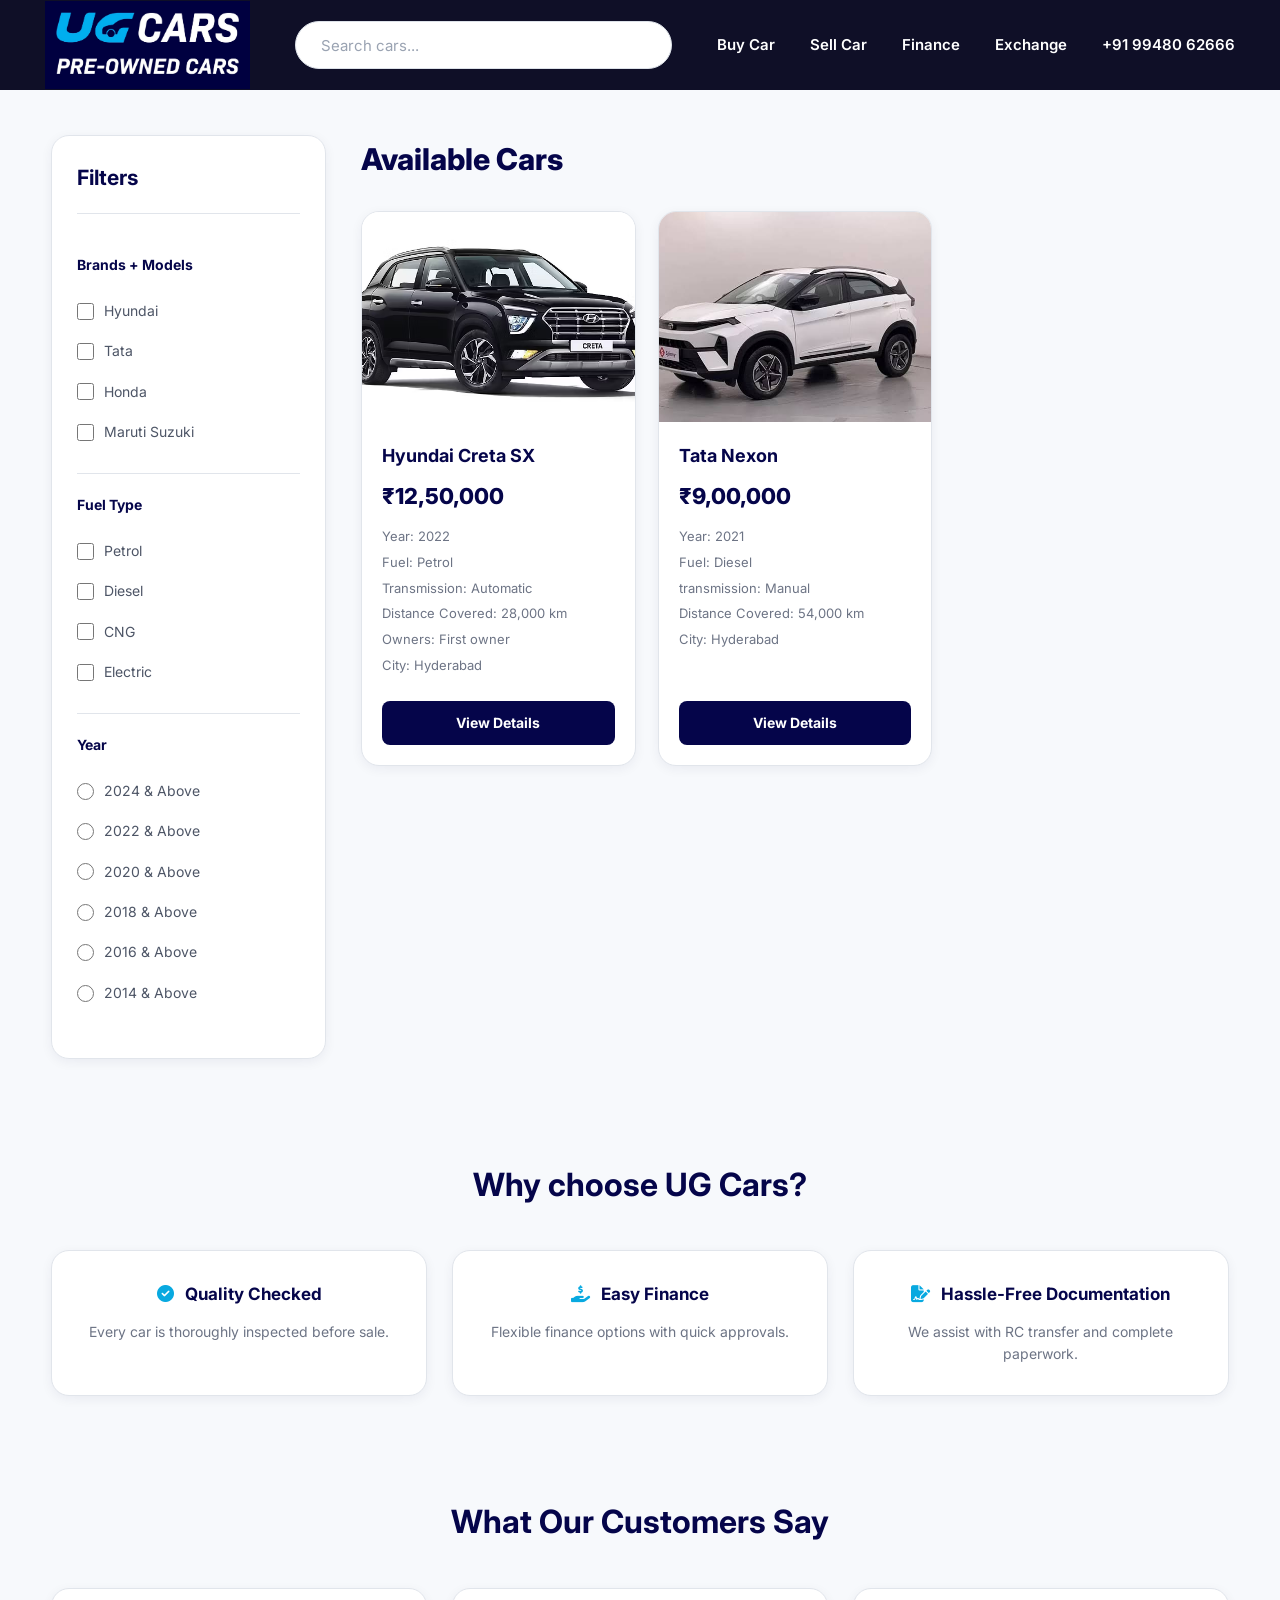
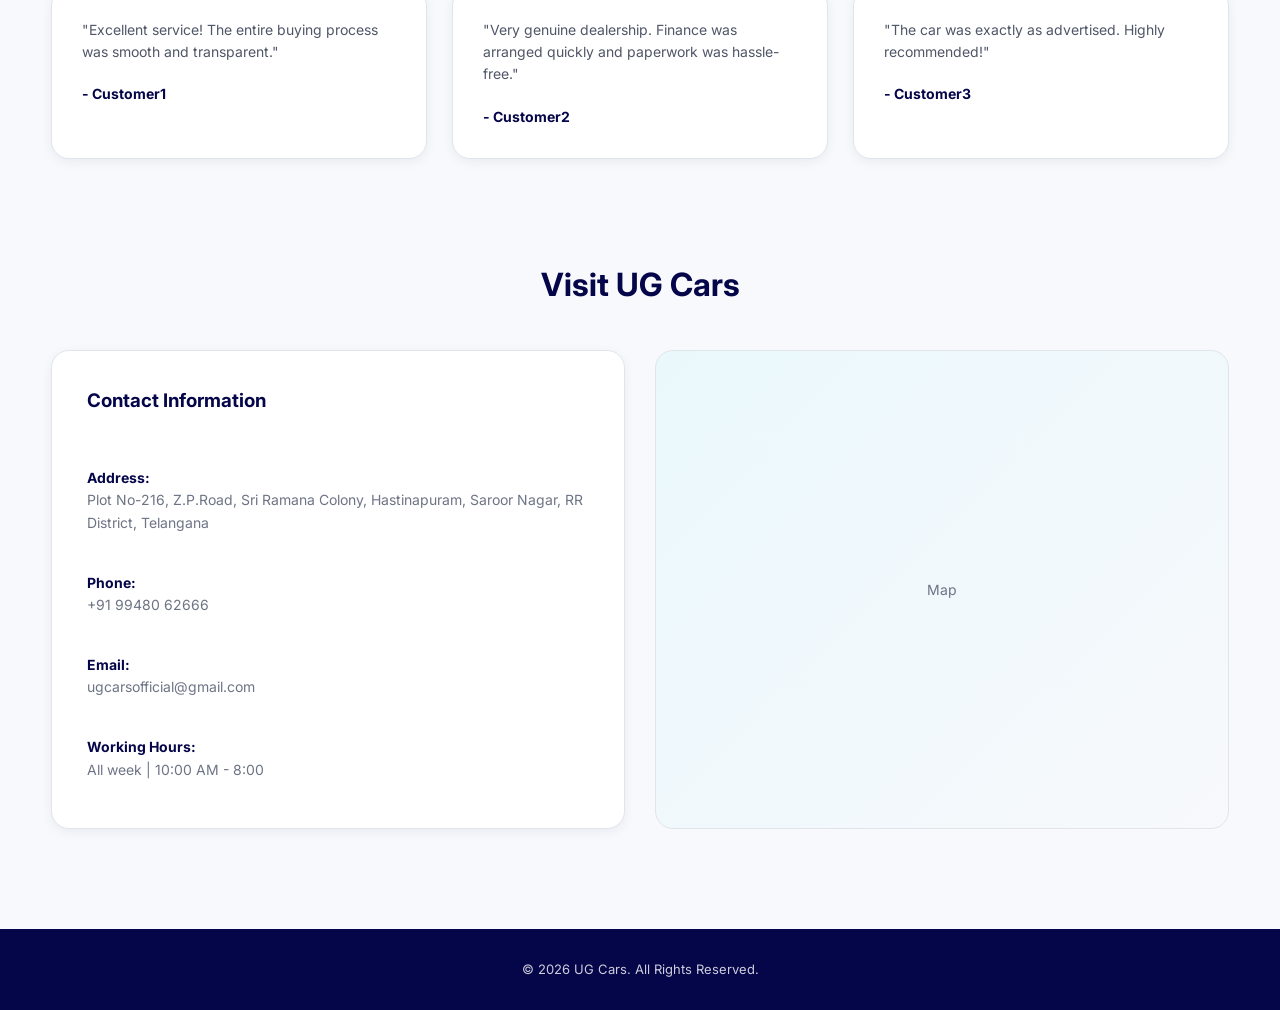
==== commit 12bd8499: "Made the form" ====
--- a/index.html
+++ b/index.html
@@ -7,7 +7,7 @@
         <link rel="preconnect" href="https://fonts.gstatic.com" crossorigin>
         <link
             href="https://fonts.googleapis.com/css2?family=Inter:wght@400;500;600;700&family=Manrope:wght@500;600;700;800&display=swap"
-            rel="stylesheet">    <title>Finance | UG Cars</title>        <meta charset="UTF-8">
+            rel="stylesheet">    <title>Dashborad | UG Cars</title>        <meta charset="UTF-8">
         <meta name="viewport" content="width=device-width, initial-scale=1.0">
         <title>UG Cars | Pre-owned cars</title>
     </head>
@@ -167,4 +167,4 @@
         </main>
         <script src="JS/script.js"></script>
     </body>
-</html>+</html>
--- a/CSS/style.css
+++ b/CSS/style.css
@@ -1,17 +1,14 @@
 /* =========================================================
-   UG CARS - MODERN GLOBAL STYLESHEET
-   ========================================================= */
-
-/* -------------------------
-   GOOGLE FONT
-------------------------- */
-
-@import url('https://fonts.googleapis.com/css2?family=Inter:wght@400;500;600;700;800&display=swap');
-
-
-/* -------------------------
-   GLOBAL RESET
-------------------------- */
+   UG CARS — GLOBAL STYLES
+   Shared by the entire website
+   ========================================================= */
+
+@import url('https://fonts.googleapis.com/css2?family=Inter:wght@400;500;600;700;800&family=Manrope:wght@500;600;700;800&display=swap');
+
+
+/* =========================================================
+   RESET
+   ========================================================= */
 
 * {
     margin: 0;
@@ -24,7 +21,7 @@
 }
 
 body {
-    font-family: 'Inter', Arial, sans-serif;
+    font-family: "Inter", Arial, sans-serif;
     background: #f7f9fc;
     color: #111936;
     line-height: 1.6;
@@ -62,6 +59,7 @@
     --background: #f7f9fc;
     --light-gray: #eef1f5;
     --border: #e1e5eb;
+
     --text: #111936;
     --muted: #6d7485;
 
@@ -78,13 +76,12 @@
 }
 
 
-/* =========================
+/* =========================================================
    NAVIGATION
-========================= */
+   ========================================================= */
 
 header {
     background: #0F0F27;
-    border-bottom: none;
     position: sticky;
     top: 0;
     z-index: 1000;
@@ -106,30 +103,23 @@
 }
 
 
-/* =========================
-   LOGO
-========================= */
+/* Logo */
 
 .logo {
     display: flex;
     align-items: center;
     flex-shrink: 0;
-
     height: 90px;
 }
 
 .logo img {
     width: 205px;
     height: 90px;
-
     object-fit: contain;
-    display: block;
-}
-
-
-/* =========================
-   SEARCH BAR
-========================= */
+}
+
+
+/* Search */
 
 .nav-search {
     flex: 1;
@@ -151,15 +141,11 @@
     color: #111936;
 
     outline: none;
-
-    transition: 0.2s;
 }
 
 .nav-search input:focus {
-    border-color: #08a9e0;
-
-    box-shadow:
-        0 0 0 3px rgba(8, 169, 224, 0.15);
+    border-color: var(--cyan);
+    box-shadow: 0 0 0 3px rgba(8, 169, 224, 0.15);
 }
 
 .nav-search input::placeholder {
@@ -167,9 +153,7 @@
 }
 
 
-/* =========================
-   NAVIGATION LINKS
-========================= */
+/* Navigation links */
 
 nav ul {
     list-style: none;
@@ -178,7 +162,6 @@
     align-items: center;
 
     gap: 35px;
-
     margin-left: auto;
 }
 
@@ -188,7 +171,6 @@
 
 nav ul li a {
     color: #ffffff;
-
     font-size: 15px;
     font-weight: 600;
 
@@ -196,22 +178,19 @@
 }
 
 nav ul li a:hover {
-    color: #08a9e0;
-}
-
-/* =========================================================
-   INVENTORY PAGE
+    color: var(--cyan);
+}
+
+
+/* =========================================================
+   INVENTORY
    ========================================================= */
 
 .inventory {
     width: 92%;
     max-width: 1400px;
-
     margin: 45px auto 80px;
 }
-
-
-/* Inventory Layout */
 
 .inventory-layout {
     display: grid;
@@ -221,13 +200,10 @@
 }
 
 
-/* -------------------------
-   FILTER SIDEBAR
-------------------------- */
+/* Filter sidebar */
 
 .filter-sidebar {
     background: var(--white);
-
     border: 1px solid var(--border);
     border-radius: var(--radius-lg);
 
@@ -244,17 +220,13 @@
     color: var(--navy);
 
     margin-bottom: 20px;
-
     padding-bottom: 18px;
+
     border-bottom: 1px solid var(--border);
 }
-
-
-/* Individual filter section */
 
 .filter-section {
     padding: 20px 0;
-
     border-bottom: 1px solid var(--border);
 }
 
@@ -267,35 +239,25 @@
     font-weight: 700;
 
     color: var(--navy);
-
     margin-bottom: 15px;
 }
-
-
-/* Filter labels */
 
 .filter-section label {
     display: flex;
     align-items: center;
 
     gap: 10px;
-
     padding: 9px 0;
 
     font-size: 14px;
     color: #4d5566;
 
     cursor: pointer;
-
-    transition: 0.2s;
 }
 
 .filter-section label:hover {
     color: var(--cyan);
 }
-
-
-/* Checkbox / radio */
 
 .filter-section input[type="checkbox"],
 .filter-section input[type="radio"] {
@@ -303,47 +265,35 @@
     height: 17px;
 
     accent-color: var(--cyan);
-
     cursor: pointer;
 }
 
 
-/* =========================================================
-   INVENTORY CONTENT
-   ========================================================= */
+/* Inventory heading */
 
 .inventory-content h2 {
     font-size: 30px;
     font-weight: 800;
 
     color: var(--navy);
-
     margin-bottom: 28px;
 }
 
 
 /* =========================================================
-   CAR CONTAINER
+   CAR CARDS
    ========================================================= */
 
 .car-container {
     display: grid;
-
     grid-template-columns: repeat(3, minmax(0, 1fr));
-
     gap: 22px;
 }
-
-
-/* =========================================================
-   CAR CARD
-   ========================================================= */
 
 .car-card {
     background: var(--white);
 
     border: 1px solid var(--border);
-
     border-radius: var(--radius-lg);
 
     overflow: hidden;
@@ -360,28 +310,19 @@
 
 .car-card:hover {
     transform: translateY(-5px);
-
     box-shadow: var(--shadow-lg);
 }
-
-
-/* Car image */
 
 .car-card > img {
     width: 100%;
     height: 210px;
 
     object-fit: cover;
-
     background: #f1f3f6;
 }
-
-
-/* Car information */
 
 .car-info {
     padding: 20px;
-
     flex: 1;
 }
 
@@ -390,32 +331,25 @@
     font-weight: 700;
 
     color: var(--navy);
-
     margin-bottom: 8px;
 }
 
 .car-info p {
     font-size: 13px;
-
     color: var(--muted);
-
     margin-bottom: 5px;
 }
-
-
-/* Price */
 
 .car-info .price {
     font-size: 22px;
     font-weight: 800;
 
     color: var(--navy);
-
     margin-bottom: 12px;
 }
 
 
-/* Details button */
+/* Shared button */
 
 .details-btn {
     display: inline-flex;
@@ -424,13 +358,11 @@
     justify-content: center;
 
     min-height: 44px;
-
     margin: 0 20px 20px;
 
     padding: 0 20px;
 
     border-radius: 8px;
-
     background: var(--navy);
     color: var(--white);
 
@@ -442,7 +374,6 @@
 
 .details-btn:hover {
     background: var(--cyan);
-
     transform: translateY(-1px);
 }
 
@@ -456,25 +387,18 @@
     max-width: 1200px;
 
     margin: 100px auto;
-
     text-align: center;
 }
 
 .why-us h2 {
     font-size: 32px;
     color: var(--navy);
-
     margin-bottom: 40px;
 }
-
-
-/* Feature cards */
 
 .features {
     display: grid;
-
     grid-template-columns: repeat(3, 1fr);
-
     gap: 25px;
 }
 
@@ -482,7 +406,6 @@
     background: var(--white);
 
     border: 1px solid var(--border);
-
     border-radius: var(--radius-lg);
 
     padding: 30px;
@@ -494,27 +417,22 @@
 
 .feature-card:hover {
     transform: translateY(-4px);
-
     box-shadow: var(--shadow-md);
 }
 
 .feature-card h3 {
     color: var(--navy);
-
     font-size: 17px;
-
     margin-bottom: 12px;
 }
 
 .feature-card h3 i {
     color: var(--cyan);
-
     margin-right: 7px;
 }
 
 .feature-card p {
     color: var(--muted);
-
     font-size: 14px;
 }
 
@@ -528,23 +446,18 @@
     max-width: 1200px;
 
     margin: 100px auto;
-
     text-align: center;
 }
 
 .testimonials h2 {
     font-size: 32px;
-
-    color: var(--navy);
-
+    color: var(--navy);
     margin-bottom: 40px;
 }
 
 .testimonial-container {
     display: grid;
-
     grid-template-columns: repeat(3, 1fr);
-
     gap: 25px;
 }
 
@@ -552,11 +465,9 @@
     background: var(--white);
 
     border: 1px solid var(--border);
-
     border-radius: var(--radius-lg);
 
     padding: 30px;
-
     text-align: left;
 
     box-shadow: var(--shadow-sm);
@@ -564,15 +475,12 @@
 
 .testimonial-card p {
     color: #4f5667;
-
     font-size: 14px;
-
     margin-bottom: 20px;
 }
 
 .testimonial-card h4 {
     color: var(--navy);
-
     font-size: 14px;
 }
 
@@ -586,25 +494,20 @@
     max-width: 1200px;
 
     margin: 100px auto;
-
     text-align: center;
 }
 
 .contact h2 {
     font-size: 32px;
-
-    color: var(--navy);
-
+    color: var(--navy);
     margin-bottom: 40px;
 }
 
 .contact-container {
     display: grid;
-
     grid-template-columns: 1fr 1fr;
 
     gap: 30px;
-
     text-align: left;
 }
 
@@ -612,7 +515,6 @@
     background: var(--white);
 
     border: 1px solid var(--border);
-
     border-radius: var(--radius-lg);
 
     padding: 35px;
@@ -622,36 +524,29 @@
 
 .contact-info h3 {
     color: var(--navy);
-
     margin-bottom: 25px;
 }
 
 .contact-info p {
     color: var(--muted);
-
     font-size: 14px;
-
     margin-bottom: 12px;
 }
 
 .contact-info strong {
     color: var(--navy);
 }
-
-
-/* Map */
 
 .map-placeholder {
     min-height: 350px;
 
     border-radius: var(--radius-lg);
 
-    background:
-        linear-gradient(
-            135deg,
-            #eaf8fc,
-            #f7f9fc
-        );
+    background: linear-gradient(
+        135deg,
+        #eaf8fc,
+        #f7f9fc
+    );
 
     border: 1px solid var(--border);
 
@@ -663,7 +558,6 @@
 .map-placeholder::before {
     content: "Map";
     color: var(--muted);
-
     font-size: 14px;
 }
 
@@ -674,13 +568,11 @@
 
 footer {
     background: var(--navy);
-
     color: white;
 
     text-align: center;
 
     padding: 30px;
-
     margin-top: 80px;
 }
 
@@ -691,7 +583,7 @@
 
 
 /* =========================================================
-   CAR DETAILS PAGE
+   CAR DETAILS
    ========================================================= */
 
 .car-details {
@@ -700,16 +592,11 @@
 
 .details-layout {
     display: grid;
-
     grid-template-columns: 1.1fr 1fr;
 
     gap: 60px;
-
     align-items: start;
 }
-
-
-/* Gallery */
 
 .gallery {
     min-width: 0;
@@ -717,7 +604,6 @@
 
 .gallery img {
     width: 100%;
-
     border-radius: var(--radius-lg);
 }
 
@@ -726,20 +612,14 @@
     height: 460px;
 
     object-fit: cover;
-
     border-radius: var(--radius-lg);
 
     box-shadow: var(--shadow-md);
 }
-
-
-/* Thumbnail */
 
 .thumbnail-row {
     display: flex;
-
     gap: 12px;
-
     margin-top: 15px;
 }
 
@@ -748,48 +628,37 @@
     height: 70px;
 
     object-fit: cover;
-
     border-radius: 10px;
 
     cursor: pointer;
 
     border: 2px solid transparent;
-
     transition: 0.2s;
 }
 
 .thumbnail-row img:hover {
     border-color: var(--cyan);
-
     transform: translateY(-2px);
 }
-
-
-/* Vehicle info */
 
 .vehicle-info h1 {
     font-size: 40px;
-
     line-height: 1.2;
 
     color: var(--navy);
-
     margin-bottom: 12px;
 }
 
 .vehicle-info .price {
     font-size: 34px;
-
     font-weight: 800;
 
     color: var(--navy);
-
     margin-bottom: 15px;
 }
 
 .vehicle-info > p {
     color: var(--muted);
-
     margin-bottom: 25px;
 }
 
@@ -799,22 +668,16 @@
     font-size: 23px;
 
     margin-top: 35px;
-
     margin-bottom: 18px;
 }
-
-
-/* Availability */
 
 .available {
     display: inline-block;
 
     background: #e8f8ef;
-
     color: var(--success);
 
     padding: 7px 14px;
-
     border-radius: 20px;
 
     font-size: 12px;
@@ -823,18 +686,11 @@
     margin-bottom: 12px;
 }
 
-
-/* =========================================================
-   SPECIFICATIONS
-   ========================================================= */
-
 .spec-grid {
     display: grid;
-
     grid-template-columns: repeat(2, 1fr);
 
     gap: 12px;
-
     margin-top: 20px;
 }
 
@@ -844,7 +700,6 @@
     border: 1px solid var(--border);
 
     padding: 17px;
-
     border-radius: 10px;
 }
 
@@ -852,7 +707,6 @@
     display: block;
 
     font-size: 12px;
-
     color: var(--muted);
 
     margin-bottom: 5px;
@@ -860,24 +714,15 @@
 
 .spec-grid p {
     font-size: 15px;
-
     font-weight: 600;
-
-    color: var(--navy);
-}
-
-
-/* =========================================================
-   FEATURES
-   ========================================================= */
+    color: var(--navy);
+}
 
 .feature-list {
     display: grid;
-
     grid-template-columns: repeat(2, 1fr);
 
     gap: 12px;
-
     margin-top: 20px;
 }
 
@@ -887,18 +732,11 @@
     border: 1px solid var(--border);
 
     padding: 13px 15px;
-
     border-radius: 9px;
 
     color: #454c5b;
-
     font-size: 13px;
 }
-
-
-/* =========================================================
-   DEALER CARD
-   ========================================================= */
 
 .dealer-card {
     background: var(--white);
@@ -906,7 +744,6 @@
     border: 1px solid var(--border);
 
     padding: 25px;
-
     margin-top: 40px;
 
     border-radius: var(--radius-lg);
@@ -916,22 +753,14 @@
 
 .dealer-card h2 {
     margin-top: 0;
-
     margin-bottom: 18px;
 }
 
 .dealer-card p {
     color: var(--muted);
-
     font-size: 14px;
-
     margin-bottom: 8px;
 }
-
-
-/* =========================================================
-   SIMILAR CARS
-   ========================================================= */
 
 .similar-cars {
     padding: 80px 0;
@@ -941,307 +770,9 @@
     text-align: center;
 
     color: var(--navy);
-
     font-size: 32px;
 
     margin-bottom: 40px;
-}
-
-
-/* =========================================================
-   FINANCE / SELL CAR PAGES
-   ========================================================= */
-
-.finance-page,
-.sell-page {
-    width: 92%;
-    max-width: 1100px;
-
-    margin: 60px auto 100px;
-}
-
-
-/* Page heading */
-
-.page-header {
-    text-align: center;
-
-    max-width: 700px;
-
-    margin: 0 auto 50px;
-}
-
-.page-header h1 {
-    font-size: 42px;
-
-    line-height: 1.2;
-
-    color: var(--navy);
-
-    margin-bottom: 15px;
-}
-
-.page-header p {
-    color: var(--muted);
-
-    font-size: 16px;
-}
-
-
-/* =========================================================
-   FORM CARD
-   ========================================================= */
-
-.form-card {
-    background: var(--white);
-
-    border: 1px solid var(--border);
-
-    border-radius: var(--radius-lg);
-
-    padding: 40px;
-
-    box-shadow: var(--shadow-md);
-}
-
-.form-card h2 {
-    color: var(--navy);
-
-    font-size: 23px;
-
-    margin-bottom: 25px;
-}
-
-
-/* Form grid */
-
-.form-grid {
-    display: grid;
-
-    grid-template-columns: repeat(2, 1fr);
-
-    gap: 22px;
-}
-
-.form-group {
-    display: flex;
-
-    flex-direction: column;
-
-    gap: 8px;
-}
-
-.form-group.full-width {
-    grid-column: 1 / -1;
-}
-
-.form-group label {
-    font-size: 13px;
-
-    font-weight: 600;
-
-    color: var(--navy);
-}
-
-.form-group input,
-.form-group select,
-.form-group textarea {
-    width: 100%;
-
-    border: 1px solid var(--border);
-
-    border-radius: 9px;
-
-    padding: 13px 15px;
-
-    font-size: 14px;
-
-    background: #fafbfc;
-
-    color: var(--text);
-
-    outline: none;
-
-    transition: 0.2s;
-}
-
-.form-group input:focus,
-.form-group select:focus,
-.form-group textarea:focus {
-    border-color: var(--cyan);
-
-    background: var(--white);
-
-    box-shadow: 0 0 0 3px rgba(8, 169, 224, 0.1);
-}
-
-.form-group textarea {
-    min-height: 130px;
-
-    resize: vertical;
-}
-
-
-/* Submit */
-
-.submit-btn {
-    margin-top: 25px;
-
-    padding: 13px 30px;
-
-    border: none;
-
-    border-radius: 8px;
-
-    background: var(--navy);
-
-    color: white;
-
-    font-size: 14px;
-
-    font-weight: 700;
-
-    cursor: pointer;
-
-    transition: 0.25s;
-}
-
-.submit-btn:hover {
-    background: var(--cyan);
-
-    transform: translateY(-1px);
-}
-
-
-/* =========================================================
-   WHY SELL THROUGH US
-   ========================================================= */
-
-.why-sell {
-    width: 92%;
-    max-width: 1100px;
-
-    margin: 80px auto;
-
-    text-align: center;
-}
-
-.why-sell h2 {
-    font-size: 32px;
-
-    color: var(--navy);
-
-    margin-bottom: 40px;
-}
-
-.why-sell-container {
-    display: grid;
-
-    grid-template-columns: repeat(3, 1fr);
-
-    gap: 25px;
-}
-
-.why-sell-card {
-    background: var(--white);
-
-    border: 1px solid var(--border);
-
-    border-radius: var(--radius-lg);
-
-    padding: 30px;
-
-    box-shadow: var(--shadow-sm);
-
-    transition: 0.25s;
-}
-
-.why-sell-card:hover {
-    transform: translateY(-4px);
-
-    box-shadow: var(--shadow-md);
-}
-
-.why-sell-card i {
-    font-size: 28px;
-
-    color: var(--cyan);
-
-    margin-bottom: 15px;
-}
-
-.why-sell-card h3 {
-    color: var(--navy);
-
-    margin-bottom: 10px;
-}
-
-.why-sell-card p {
-    color: var(--muted);
-
-    font-size: 14px;
-}
-
-
-/* =========================================================
-   FINANCE BENEFITS
-   ========================================================= */
-
-.finance-benefits {
-    width: 92%;
-    max-width: 1100px;
-
-    margin: 80px auto;
-
-    text-align: center;
-}
-
-.finance-benefits h2 {
-    color: var(--navy);
-
-    font-size: 32px;
-
-    margin-bottom: 40px;
-}
-
-.finance-benefit-container {
-    display: grid;
-
-    grid-template-columns: repeat(3, 1fr);
-
-    gap: 25px;
-}
-
-.finance-benefit-card {
-    background: var(--white);
-
-    border: 1px solid var(--border);
-
-    border-radius: var(--radius-lg);
-
-    padding: 30px;
-
-    box-shadow: var(--shadow-sm);
-}
-
-.finance-benefit-card i {
-    color: var(--cyan);
-
-    font-size: 28px;
-
-    margin-bottom: 15px;
-}
-
-.finance-benefit-card h3 {
-    color: var(--navy);
-
-    margin-bottom: 10px;
-}
-
-.finance-benefit-card p {
-    color: var(--muted);
-
-    font-size: 14px;
 }
 
 
@@ -1251,13 +782,11 @@
 
 .admin-page {
     min-height: 100vh;
-
     background: #f5f7fa;
 }
 
 .admin-layout {
     display: grid;
-
     grid-template-columns: 240px 1fr;
 
     min-height: 100vh;
@@ -1265,15 +794,12 @@
 
 .admin-sidebar {
     background: var(--navy);
-
     color: white;
-
     padding: 30px 20px;
 }
 
 .admin-sidebar h2 {
     margin-bottom: 40px;
-
     font-size: 22px;
 }
 
@@ -1281,22 +807,17 @@
     display: block;
 
     padding: 12px 15px;
-
     border-radius: 8px;
 
     color: #d9dcf0;
-
     font-size: 14px;
 
     margin-bottom: 6px;
-
-    transition: 0.2s;
 }
 
 .admin-sidebar a:hover,
 .admin-sidebar a.active {
     background: rgba(255,255,255,0.1);
-
     color: white;
 }
 
@@ -1306,20 +827,14 @@
 
 .admin-content h1 {
     color: var(--navy);
-
     margin-bottom: 30px;
 }
-
-
-/* Admin cards */
 
 .admin-stats {
     display: grid;
-
     grid-template-columns: repeat(4, 1fr);
 
     gap: 20px;
-
     margin-bottom: 35px;
 }
 
@@ -1327,11 +842,9 @@
     background: white;
 
     padding: 25px;
-
     border-radius: 12px;
 
     border: 1px solid var(--border);
-
     box-shadow: var(--shadow-sm);
 }
 
@@ -1339,7 +852,6 @@
     display: block;
 
     font-size: 13px;
-
     color: var(--muted);
 
     margin-bottom: 8px;
@@ -1347,13 +859,12 @@
 
 .admin-stat strong {
     font-size: 28px;
-
-    color: var(--navy);
-}
-
-
-/* =========================================================
-   RESPONSIVE DESIGN
+    color: var(--navy);
+}
+
+
+/* =========================================================
+   RESPONSIVE
    ========================================================= */
 
 @media (max-width: 1100px) {
@@ -1380,21 +891,16 @@
 }
 
 
-/* Tablet */
-
 @media (max-width: 850px) {
 
     nav {
         flex-wrap: wrap;
-
         padding: 15px 0;
     }
 
     .nav-search {
         order: 3;
-
         flex-basis: 100%;
-
         max-width: none;
     }
 
@@ -1416,9 +922,7 @@
     }
 
     .features,
-    .testimonial-container,
-    .why-sell-container,
-    .finance-benefit-container {
+    .testimonial-container {
         grid-template-columns: 1fr;
     }
 
@@ -1428,15 +932,11 @@
 }
 
 
-/* Mobile */
-
 @media (max-width: 600px) {
 
     nav {
         width: 90%;
-
         min-height: auto;
-
         padding: 15px 0;
     }
 
@@ -1448,7 +948,6 @@
         width: 100%;
 
         justify-content: space-between;
-
         gap: 10px;
 
         overflow-x: auto;
@@ -1460,7 +959,6 @@
 
     .inventory {
         width: 90%;
-
         margin-top: 30px;
     }
 
@@ -1474,26 +972,6 @@
 
     .car-card > img {
         height: 220px;
-    }
-
-    .form-grid {
-        grid-template-columns: 1fr;
-    }
-
-    .form-card {
-        padding: 25px;
-    }
-
-    .page-header h1 {
-        font-size: 32px;
-    }
-
-    .vehicle-info h1 {
-        font-size: 32px;
-    }
-
-    .vehicle-info .price {
-        font-size: 28px;
     }
 
     .spec-grid,
@@ -1524,675 +1002,4 @@
     .admin-stats {
         grid-template-columns: 1fr;
     }
-}
-/* =========================================================
-   SELL CAR + FINANCE PAGES
-   ========================================================= */
-
-/* ---------- Common ---------- */
-
-.sell-hero,
-.finance-hero,
-.sell-benefits,
-.finance-benefits,
-.sell-form-section,
-.finance-form-section,
-.documents-section {
-    width: 100%;
-    box-sizing: border-box;
-}
-
-.sell-hero,
-.finance-hero {
-    background: #f5f7fb;
-}
-
-.sell-benefits,
-.finance-benefits,
-.documents-section {
-    background: #ffffff;
-}
-
-.sell-form-section,
-.finance-form-section {
-    background: #f5f7fb;
-}
-
-
-/* =========================================================
-   HERO SECTIONS
-   ========================================================= */
-
-.sell-hero,
-.finance-hero {
-    max-width: 1200px;
-    margin: 0 auto;
-    padding: 90px 40px;
-    display: grid;
-    grid-template-columns: 1fr 1fr;
-    align-items: center;
-    gap: 70px;
-    box-sizing: border-box;
-}
-
-.sell-text,
-.finance-text {
-    max-width: 600px;
-}
-
-.section-tag {
-    display: inline-block;
-    margin-bottom: 18px;
-    color: #00a9dc;
-    font-size: 13px;
-    font-weight: 700;
-    letter-spacing: 2px;
-}
-
-.sell-text h1,
-.finance-text h1 {
-    margin: 0 0 20px;
-    color: #111333;
-    font-family: "Manrope", sans-serif;
-    font-size: 46px;
-    line-height: 1.15;
-    font-weight: 800;
-}
-
-.sell-text p,
-.finance-text p {
-    margin: 0 0 30px;
-    color: #555b70;
-    font-size: 17px;
-    line-height: 1.7;
-}
-
-.sell-image,
-.finance-image {
-    width: 100%;
-    height: 380px;
-    overflow: hidden;
-    border-radius: 20px;
-}
-
-.sell-image img,
-.finance-image img {
-    width: 100%;
-    height: 100%;
-    object-fit: cover;
-    display: block;
-}
-
-
-/* ---------- Hero Buttons ---------- */
-
-.details-btn {
-    display: inline-block;
-    padding: 14px 28px;
-    background: #08094f;
-    color: #ffffff;
-    border-radius: 8px;
-    text-decoration: none;
-    font-weight: 700;
-    transition: all 0.25s ease;
-}
-
-.details-btn:hover {
-    background: #00a9dc;
-    transform: translateY(-2px);
-}
-
-
-/* =========================================================
-   BENEFITS
-   ========================================================= */
-
-.sell-benefits,
-.finance-benefits {
-    padding: 90px 40px;
-    text-align: center;
-}
-
-.sell-benefits h2,
-.finance-benefits h2 {
-    margin: 0 auto 50px;
-    color: #111333;
-    font-family: "Manrope", sans-serif;
-    font-size: 36px;
-    font-weight: 800;
-}
-
-.benefit-grid {
-    width: 100%;
-    max-width: 1100px;
-    margin: 0 auto;
-    display: grid;
-    grid-template-columns: repeat(4, 1fr);
-    gap: 24px;
-}
-
-.finance-benefits .benefit-grid {
-    grid-template-columns: repeat(3, 1fr);
-}
-
-.benefit-card {
-    background: #ffffff;
-    border: 1px solid #e3e6ef;
-    border-radius: 16px;
-    padding: 35px 25px;
-    box-sizing: border-box;
-    box-shadow: 0 8px 25px rgba(8, 9, 79, 0.06);
-    transition: all 0.25s ease;
-}
-
-.benefit-card:hover {
-    transform: translateY(-6px);
-    box-shadow: 0 14px 35px rgba(8, 9, 79, 0.12);
-}
-
-.benefit-card i {
-    display: block;
-    margin-bottom: 20px;
-    color: #00a9dc;
-    font-size: 32px;
-}
-
-.benefit-card h3 {
-    margin: 0 0 12px;
-    color: #111333;
-    font-family: "Manrope", sans-serif;
-    font-size: 19px;
-    font-weight: 700;
-}
-
-.benefit-card p {
-    margin: 0;
-    color: #606579;
-    font-size: 15px;
-    line-height: 1.6;
-}
-
-
-/* =========================================================
-   FORM SECTIONS
-   ========================================================= */
-
-.sell-form-section,
-.finance-form-section {
-    padding: 90px 20px;
-}
-
-.sell-form-section > h2,
-.finance-form-section > h2 {
-    margin: 0 0 12px;
-    text-align: center;
-    color: #111333;
-    font-family: "Manrope", sans-serif;
-    font-size: 36px;
-    font-weight: 800;
-}
-
-.form-subtitle {
-    margin: 0 auto 45px;
-    text-align: center;
-    color: #606579;
-    font-size: 17px;
-}
-
-
-/* ---------- Forms ---------- */
-
-.sell-form,
-.finance-form {
-    width: 100%;
-    max-width: 850px;
-    margin: 0 auto;
-    padding: 45px;
-    box-sizing: border-box;
-    background: #ffffff;
-    border: 1px solid #e3e6ef;
-    border-radius: 18px;
-    box-shadow: 0 10px 35px rgba(8, 9, 79, 0.08);
-}
-
-.form-heading {
-    margin: 10px 0 25px;
-    color: #111333;
-    font-family: "Manrope", sans-serif;
-    font-size: 21px;
-    font-weight: 800;
-}
-
-.form-heading.full-width {
-    grid-column: 1 / -1;
-    margin-top: 30px;
-}
-
-
-/* ---------- Form Groups ---------- */
-
-.form-group {
-    margin-bottom: 22px;
-}
-
-.form-group label {
-    display: block;
-    margin-bottom: 8px;
-    color: #111333;
-    font-size: 14px;
-    font-weight: 700;
-}
-
-.form-group input,
-.form-group select,
-.form-group textarea {
-    width: 100%;
-    box-sizing: border-box;
-    padding: 14px 16px;
-    border: 1px solid #d8dce6;
-    border-radius: 9px;
-    outline: none;
-    background: #ffffff;
-    color: #111333;
-    font-family: "Inter", sans-serif;
-    font-size: 15px;
-    transition: all 0.2s ease;
-}
-
-.form-group input:focus,
-.form-group select:focus,
-.form-group textarea:focus {
-    border-color: #00a9dc;
-    box-shadow: 0 0 0 3px rgba(0, 169, 220, 0.1);
-}
-
-.form-group textarea {
-    min-height: 130px;
-    resize: vertical;
-}
-
-.form-group small {
-    display: block;
-    margin-top: 8px;
-    color: #777d90;
-    font-size: 13px;
-}
-
-
-/* ---------- Submit Button ---------- */
-
-.submit-btn {
-    width: 100%;
-    margin-top: 15px;
-    padding: 15px;
-    border: none;
-    border-radius: 9px;
-    background: #08094f;
-    color: #ffffff;
-    font-family: "Inter", sans-serif;
-    font-size: 16px;
-    font-weight: 700;
-    cursor: pointer;
-    transition: all 0.25s ease;
-}
-
-.submit-btn:hover {
-    background: #00a9dc;
-    transform: translateY(-2px);
-}
-
-
-/* =========================================================
-   DOCUMENTS SECTION — FINANCE
-   ========================================================= */
-
-.documents-section {
-    padding: 90px 40px;
-    text-align: center;
-}
-
-.documents-section h2 {
-    margin: 0 0 50px;
-    color: #111333;
-    font-family: "Manrope", sans-serif;
-    font-size: 36px;
-    font-weight: 800;
-}
-
-.documents-grid {
-    width: 100%;
-    max-width: 1100px;
-    margin: 0 auto;
-    display: grid;
-    grid-template-columns: repeat(3, 1fr);
-    gap: 24px;
-}
-
-.document-card {
-    padding: 30px 25px;
-    background: #f8f9fc;
-    border: 1px solid #e3e6ef;
-    border-radius: 14px;
-    transition: all 0.25s ease;
-}
-
-.document-card:hover {
-    transform: translateY(-5px);
-    box-shadow: 0 10px 25px rgba(8, 9, 79, 0.08);
-}
-
-.document-card i {
-    margin-bottom: 15px;
-    color: #00a9dc;
-    font-size: 30px;
-}
-
-.document-card h3 {
-    margin: 12px 0 8px;
-    color: #111333;
-    font-family: "Manrope", sans-serif;
-}
-
-.document-card p {
-    margin: 0;
-    color: #606579;
-    font-size: 14px;
-    line-height: 1.6;
-}
-
-
-/* =========================================================
-   RESPONSIVE
-   ========================================================= */
-
-@media (max-width: 900px) {
-
-    .sell-hero,
-    .finance-hero {
-        grid-template-columns: 1fr;
-        padding: 70px 30px;
-        gap: 40px;
-        text-align: center;
-    }
-
-    .sell-text,
-    .finance-text {
-        max-width: 700px;
-        margin: 0 auto;
-    }
-
-    .sell-image,
-    .finance-image {
-        height: 320px;
-    }
-
-    .benefit-grid,
-    .finance-benefits .benefit-grid {
-        grid-template-columns: repeat(2, 1fr);
-    }
-
-    .documents-grid {
-        grid-template-columns: repeat(2, 1fr);
-    }
-}
-
-
-@media (max-width: 600px) {
-
-    .sell-hero,
-    .finance-hero {
-        padding: 55px 20px;
-    }
-
-    .sell-text h1,
-    .finance-text h1 {
-        font-size: 34px;
-    }
-
-    .sell-text p,
-    .finance-text p {
-        font-size: 16px;
-    }
-
-    .sell-benefits,
-    .finance-benefits,
-    .documents-section {
-        padding: 65px 20px;
-    }
-
-    .sell-benefits h2,
-    .finance-benefits h2,
-    .sell-form-section > h2,
-    .finance-form-section > h2,
-    .documents-section h2 {
-        font-size: 29px;
-    }
-
-    .benefit-grid,
-    .finance-benefits .benefit-grid,
-    .documents-grid {
-        grid-template-columns: 1fr;
-    }
-
-    .sell-form,
-    .finance-form {
-        padding: 25px 20px;
-    }
-
-    .sell-image,
-    .finance-image {
-        height: 240px;
-    }
-}
-/* =========================================================
-   FINANCE PAGE FLOW FIX
-   Makes Finance page match the Sell Your Car layout
-   ========================================================= */
-
-/* ---------- Finance Hero ---------- */
-
-.finance-hero {
-    width: 100%;
-    max-width: 1200px;
-    margin: 0 auto;
-    padding-top: 90px;
-    padding-right: 40px;
-    padding-bottom: 90px;
-    padding-left: 40px;
-}
-
-
-/* ---------- Finance Benefits ---------- */
-
-/*
-   IMPORTANT:
-   An older .finance-benefits rule in the stylesheet
-   sets width: 92%, max-width: 1100px and margin: 80px auto.
-
-   These rules override those values so the section
-   becomes full-width like "Why Sell Through UG Cars?"
-*/
-
-.finance-benefits {
-    width: 100% !important;
-    max-width: none !important;
-
-    margin: 0 !important;
-
-    padding-top: 45px;
-    padding-right: 40px;
-    padding-bottom: 90px;
-    padding-left: 40px;
-
-    background: #ffffff;
-
-    text-align: center;
-
-    box-sizing: border-box;
-}
-
-
-/* ---------- Finance Benefits Heading ---------- */
-
-.finance-benefits h2 {
-    margin: 0 auto 50px;
-
-    color: #111333;
-
-    font-family: "Manrope", sans-serif;
-
-    font-size: 36px;
-    line-height: 1.2;
-
-    font-weight: 800;
-
-    text-align: center;
-}
-
-
-/* ---------- Finance Benefit Cards ---------- */
-
-.finance-benefits .benefit-grid {
-    width: 100%;
-    max-width: 1100px;
-
-    margin: 0 auto;
-
-    display: grid;
-    grid-template-columns: repeat(3, 1fr);
-
-    gap: 24px;
-}
-
-
-.finance-benefits .benefit-card {
-    background: #ffffff;
-
-    border: 1px solid #e3e6ef;
-    border-radius: 16px;
-
-    padding: 35px 25px;
-
-    box-sizing: border-box;
-
-    box-shadow: 0 8px 25px rgba(8, 9, 79, 0.06);
-
-    transition: all 0.25s ease;
-}
-
-
-.finance-benefits .benefit-card:hover {
-    transform: translateY(-6px);
-
-    box-shadow: 0 14px 35px rgba(8, 9, 79, 0.12);
-}
-
-
-.finance-benefits .benefit-card i {
-    display: block;
-
-    margin-bottom: 20px;
-
-    color: #00a9dc;
-
-    font-size: 32px;
-}
-
-
-.finance-benefits .benefit-card h3 {
-    margin: 0 0 12px;
-
-    color: #111333;
-
-    font-family: "Manrope", sans-serif;
-
-    font-size: 19px;
-    font-weight: 700;
-}
-
-
-.finance-benefits .benefit-card p {
-    margin: 0;
-
-    color: #5b6075;
-
-    font-size: 15px;
-    line-height: 1.6;
-}
-
-
-/* =========================================================
-   FINANCE FORM — KEEP THE FLOW TIGHT
-   ========================================================= */
-
-.finance-form-section {
-    width: 100%;
-
-    margin: 0;
-
-    padding: 80px 40px;
-
-    background: #f5f7fb;
-
-    box-sizing: border-box;
-}
-
-
-/* =========================================================
-   RESPONSIVE
-   ========================================================= */
-
-@media (max-width: 900px) {
-
-    .finance-hero {
-        grid-template-columns: 1fr;
-
-        padding: 70px 30px 35px;
-
-        gap: 40px;
-
-        text-align: center;
-    }
-
-    .finance-benefits {
-        padding: 45px 30px 70px;
-    }
-
-    .finance-benefits .benefit-grid {
-        grid-template-columns: repeat(2, 1fr);
-    }
-}
-
-
-@media (max-width: 600px) {
-
-    .finance-hero {
-        padding: 55px 20px 30px;
-    }
-
-    .finance-benefits {
-        padding: 35px 20px 60px;
-    }
-
-    .finance-benefits h2 {
-        font-size: 29px;
-        margin-bottom: 35px;
-    }
-
-    .finance-benefits .benefit-grid {
-        grid-template-columns: 1fr;
-    }
-
-    .finance-form-section {
-        padding: 60px 20px;
-    }
-}
-@import url("reset.css");
-@import url("navbar.css");
-@import url("inventory.css");
-@import url("cards.css");
-@import url("features.css");
-@import url("testimonials.css");
-@import url("contact.css");
-@import url("footer.css");
-@import url("car-details.css");+}
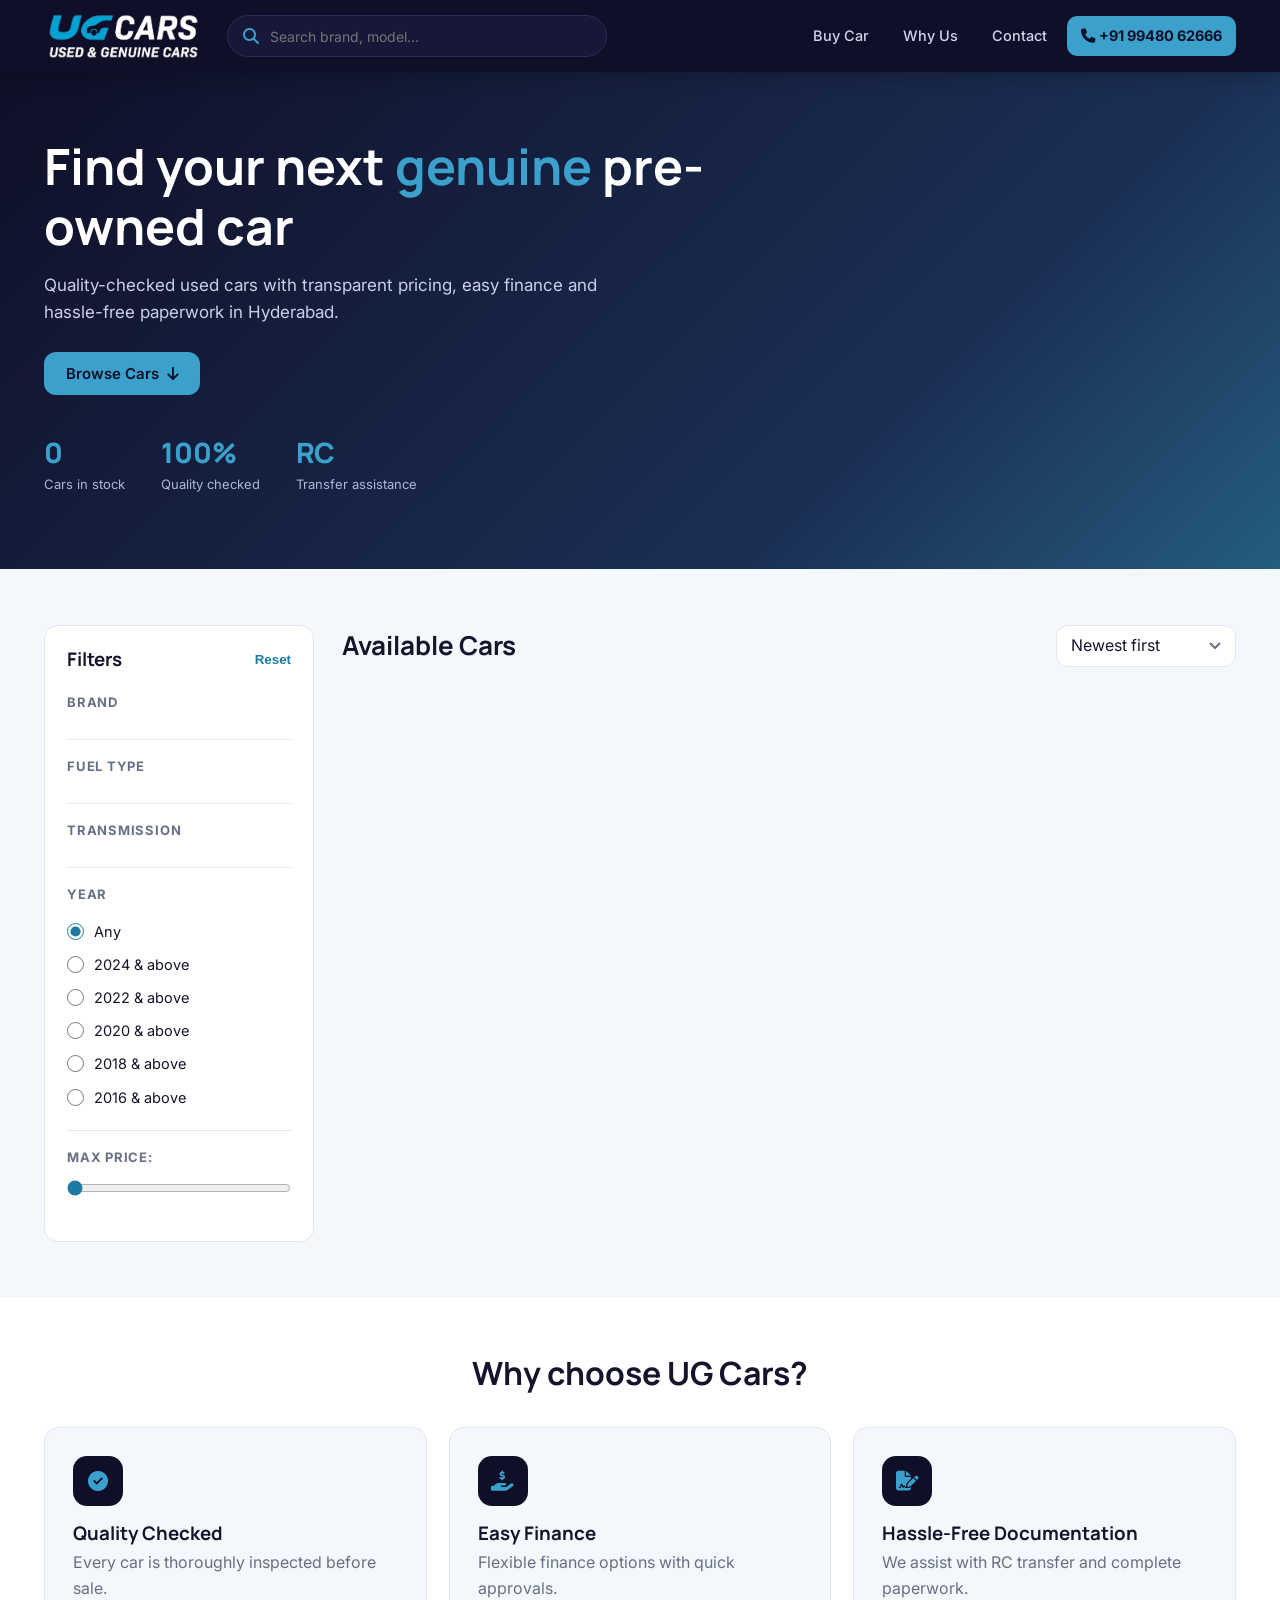
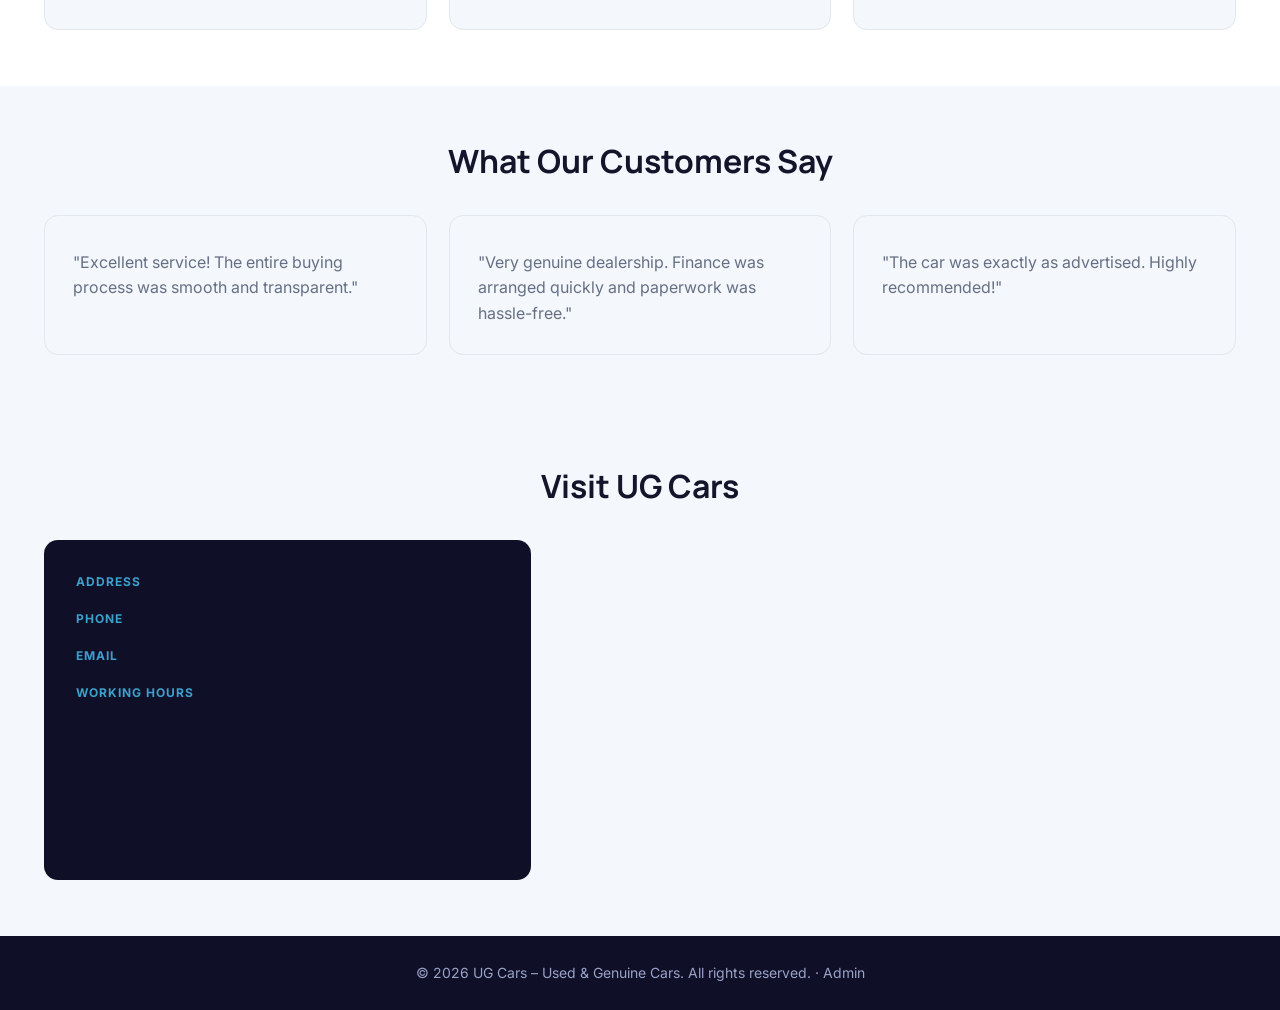
==== commit 94ae3eb5: "Re-arranged the images and renamed their names to fit the code and the directory" ====
--- a/index.html
+++ b/index.html
@@ -1,170 +1,15 @@
-<!DOCTYPE html>
-<html lang="en">
-    <head>
-        <link rel="stylesheet" href="CSS/style.css">
-        <link rel="stylesheet" href="https://cdnjs.cloudflare.com/ajax/libs/font-awesome/6.7.2/css/all.min.css">
-        <link rel="preconnect" href="https://fonts.googleapis.com">
-        <link rel="preconnect" href="https://fonts.gstatic.com" crossorigin>
-        <link
-            href="https://fonts.googleapis.com/css2?family=Inter:wght@400;500;600;700&family=Manrope:wght@500;600;700;800&display=swap"
-            rel="stylesheet">    <title>Dashborad | UG Cars</title>        <meta charset="UTF-8">
-        <meta name="viewport" content="width=device-width, initial-scale=1.0">
-        <title>UG Cars | Pre-owned cars</title>
-    </head>
-    <body>
-        <!--Navigation-->
-        <header>
-            <nav>
-                <a href="index.html" class="logo">
-                    <img src="images/logo.png" alt="UG Cars Logo">
-                </a>
-                <div class="nav-search">
-                    <input
-                        id="searchInput"
-                        type="text"
-                        placeholder="Search cars...">
-                </div>
-                <ul>
-                    <li><a href="#">Buy Car</a></li>
-                    <li><a href="sell-car.html">Sell Car</a></li>
-                    <li><a href="finance.html">Finance</a></li>
-                    <li><a href="#">Exchange</a></li>
-                    <li><a href="#">+91 99480 62666</a></li>
-                </ul>
-            </nav>
-        </header>
-        <!--Inventory Section-->
-        <main>
-            <section class="inventory">
-                <div class="inventory-layout">
-                    <!--Left sidebar-->
-                    <aside class="filter-sidebar">
-                        <h3>Filters</h3>
-                        <div class="filter-section">
-                            <h4>Brands + Models</h4>
-                            <label><input type="checkbox" class="brand-filter" value="hyundai"> Hyundai</label>
-                            <label><input type="checkbox" class="brand-filter" value="tata"> Tata</label>
-                            <label><input type="checkbox" class="brand-filter" value="honda"> Honda</label>
-                            <label><input type="checkbox" class="brand-filter" value="maruti suzuki"> Maruti Suzuki</label>
-                        </div>
-                        <div class="filter-section">
-                            <h4>Fuel Type</h4>
-                            <label><input type="checkbox" class="fuel-filter" value="petrol"> Petrol</label>
-                            <label><input type="checkbox" class="fuel-filter" value="diesel"> Diesel</label>
-                            <label><input type="checkbox" class="fuel-filter" value="cng"> CNG</label>
-                            <label><input type="checkbox" class="fuel-filter" value="electric"> Electric</label>
-                        </div>
-                        <div class="filter-section">
-                            <h4>Year</h4>
-                            <label><input type="radio" name="year"> 2024 & Above</label>
-                            <label><input type="radio" name="year"> 2022 & Above</label>
-                            <label><input type="radio" name="year"> 2020 & Above</label>
-                            <label><input type="radio" name="year"> 2018 & Above</label>
-                            <label><input type="radio" name="year"> 2016 & Above</label>
-                            <label><input type="radio" name="year"> 2014 & Above</label>
-                        </div>
-                    </aside>
-                    <!--Right Side-->
-                    <div class="inventory-content">
-                        <h2>Available Cars</h2>
-                        <div class="car-container">
-                            <div class="car-card"
-                                 data-brand="hyundai"
-                                 data-fuel="petrol">
-                                <img src="images/Creta.jpeg.avif" alt="Hyundai Creta">
-                                <div class="car-info">
-                                    <h3>Hyundai Creta SX</h3>
-                                    <p class="price">₹12,50,000</p>
-                                    <p>Year: 2022</p>
-                                    <p>Fuel: Petrol</p>
-                                    <p>Transmission: Automatic</p>
-                                    <p>Distance Covered: 28,000 km</p>
-                                    <p>Owners: First owner</p>
-                                    <p>City: Hyderabad</p>
-                                </div>
-                                <a href="car-details.html" class="details-btn">
-                                    View Details
-                                </a>
-                            </div>
-                            <div class="car-card"
-                                 data-brand="tata"
-                                 data-fuel="diesel">
-                                 <img src="images/Nexon.jpeg" alt="Tata Nexon">
-                                 <div class="car-info">
-                                    <h3>Tata Nexon</h3>
-                                    <p class="price">₹9,00,000</p>
-                                    <p>Year: 2021</p>
-                                    <p>Fuel: Diesel</p>
-                                    <p>transmission: Manual</p>
-                                    <p>Distance Covered: 54,000 km</p>
-                                    <p>City: Hyderabad</p>
-                                 </div> 
-                                 <a href="car-details.html" class="details-btn">View Details</a>                          
-                            </div>
-                        </div>
-                    </div>
-                </div>
-            </section>
-
-            <section class="why-us">
-                <h2>Why choose UG Cars?</h2>
-                <div class="features">
-                    <div class="feature-card">
-                        <h3><i class="fa-solid fa-circle-check"></i> Quality Checked</h3>
-                        <p>Every car is thoroughly inspected before sale.</p>
-                    </div>
-                    <div class="feature-card">
-                        <h3><i class="fa-solid fa-hand-holding-dollar"></i> Easy Finance</h3>
-                        <p>Flexible finance options with quick approvals.</p>
-                    </div>
-                    <div class="feature-card">
-                        <h3><i class="fa-solid fa-file-signature"></i> Hassle-Free Documentation</h3>
-                        <p>We assist with RC transfer and complete paperwork.</p>
-                    </div>
-                </div>
-            </section>
-            <section class="testimonials">
-                <h2>What Our Customers Say</h2>
-                <div class="testimonial-container">
-                    <div class="testimonial-card">
-                        <p>
-                            "Excellent service! The entire buying process was smooth and transparent."
-                        </p>
-                        <h4>- Customer1</h4>
-                    </div>
-                    <div class="testimonial-card">
-                        <p>
-                            "Very genuine dealership. Finance was arranged quickly and paperwork was hassle-free."
-                        </p>
-                        <h4>- Customer2</h4>
-                    </div>
-                    <div class="testimonial-card">
-                        <p>
-                            "The car was exactly as advertised. Highly recommended!"
-                        </p>
-                        <h4>- Customer3</h4>
-                    </div>
-                </div>
-            </section>
-            <section class="contact">
-                <h2>Visit UG Cars</h2>
-                <div class="contact-container">
-                    <div class="contact-info">
-                        <h3>Contact Information</h3>
-                        <br><p><strong>Address:</strong><br> Plot No-216, Z.P.Road, Sri Ramana Colony, Hastinapuram, Saroor Nagar, RR District, Telangana</p>
-                        <br><p><strong>Phone:</strong><br> +91 99480 62666</p>
-                        <br><p><strong>Email:</strong><br> ugcarsofficial@gmail.com</p>
-                        <br><p><strong>Working Hours: </strong><br>All week | 10:00 AM - 8:00</p>
-                    </div>
-                    <div class="map-placeholder">
-
-                    </div>
-                </div>
-            </section>
-            <footer>
-                <p>© 2026 UG Cars. All Rights Reserved.</p>
-            </footer>
-        </main>
-        <script src="JS/script.js"></script>
-    </body>
-</html>
+<!DOCTYPE html><html lang="en"><head><meta charset="UTF-8"><meta name="viewport" content="width=device-width,initial-scale=1"><title>UG Cars | Used &amp; Genuine Pre-owned Cars</title><link rel="stylesheet" href="assets/css/style.css"></head><body>
+<div id="header"></div>
+<section class="hero"><div class="wrap"><h1>Find your next <span>genuine</span> pre-owned car</h1><p>Quality-checked used cars with transparent pricing, easy finance and hassle-free paperwork in Hyderabad.</p><a class="btn blue" href="#inventory">Browse Cars <i class="fa-solid fa-arrow-down"></i></a>
+<div class="stats"><div><b id="s1">0</b><span>Cars in stock</span></div><div><b>100%</b><span>Quality checked</span></div><div><b>RC</b><span>Transfer assistance</span></div></div></div></section>
+<section id="inventory"><div class="wrap layout">
+<aside class="filters"><h3>Filters <button id="reset">Reset</button></h3>
+<div class="fs"><h4>Brand</h4><div id="fBrand"></div></div><div class="fs"><h4>Fuel Type</h4><div id="fFuel"></div></div><div class="fs"><h4>Transmission</h4><div id="fTrans"></div></div>
+<div class="fs"><h4>Year</h4><label><input type="radio" name="yr" value="0" checked> Any</label><label><input type="radio" name="yr" value="2024"> 2024 &amp; above</label><label><input type="radio" name="yr" value="2022"> 2022 &amp; above</label><label><input type="radio" name="yr" value="2020"> 2020 &amp; above</label><label><input type="radio" name="yr" value="2018"> 2018 &amp; above</label><label><input type="radio" name="yr" value="2016"> 2016 &amp; above</label></div>
+<div class="fs"><h4>Max Price: <span id="pv"></span></h4><input type="range" id="price" min="100000" step="50000"></div></aside>
+<div><div class="toolbar"><div><h2>Available Cars</h2><small id="count"></small></div><select id="sort"><option value="new">Newest first</option><option value="low">Price: low to high</option><option value="high">Price: high to low</option><option value="year">Year: newest</option><option value="km">Lowest km</option></select></div><div class="grid" id="grid"></div></div></div></section>
+<section class="why" id="why"><div class="wrap"><h2>Why choose UG Cars?</h2><div class="cols"><div class="box"><i class="fa-solid fa-circle-check"></i><h3>Quality Checked</h3><p>Every car is thoroughly inspected before sale.</p></div><div class="box"><i class="fa-solid fa-hand-holding-dollar"></i><h3>Easy Finance</h3><p>Flexible finance options with quick approvals.</p></div><div class="box"><i class="fa-solid fa-file-signature"></i><h3>Hassle-Free Documentation</h3><p>We assist with RC transfer and complete paperwork.</p></div></div></div></section>
+<section class="tst"><div class="wrap"><h2>What Our Customers Say</h2><div class="cols"><div class="box"><p>"Excellent service! The entire buying process was smooth and transparent."</p></div><div class="box"><p>"Very genuine dealership. Finance was arranged quickly and paperwork was hassle-free."</p></div><div class="box"><p>"The car was exactly as advertised. Highly recommended!"</p></div></div></div></section>
+<section class="contact" id="contact"><div class="wrap"><h2>Visit UG Cars</h2><div class="cols"><div class="info"><p><b>Address</b><span id="ad"></span></p><p><b>Phone</b><span id="ph"></span></p><p><b>Email</b><span id="em"></span></p><p><b>Working Hours</b><span id="hr"></span></p></div><iframe title="Map" loading="lazy" src="https://www.google.com/maps?q=Saroor+Nagar+Hyderabad&output=embed"></iframe></div></div></section>
+<div id="footer"></div>
+<script src="assets/js/app.js"></script><script src="assets/js/home.js"></script></body></html>
--- a/assets/css/style.css
+++ b/assets/css/style.css
@@ -0,0 +1,60 @@
+:root{--navy:#0f0f27;--navy2:#1a1a3d;--blue:#3ca0cc;--blue-d:#1d7aa3;--tint:#e9f5fb;--bg:#f4f7fb;--line:#e1e7ef;--text:#14142b;--muted:#667085;--ok:#16a34a;--bad:#dc2626;--warn:#d97706;--r:14px;--sh:0 8px 30px rgba(15,15,39,.08)}
+*{margin:0;padding:0;box-sizing:border-box}html{scroll-behavior:smooth}
+body{font-family:Inter,system-ui,Arial,sans-serif;background:var(--bg);color:var(--text);line-height:1.6}
+h1,h2,h3{font-family:Manrope,Inter,sans-serif;line-height:1.2}img{max-width:100%;display:block}a{text-decoration:none;color:inherit}
+.wrap{max-width:1240px;margin:auto;padding:0 24px}section{padding:56px 0}
+.btn{display:inline-flex;align-items:center;justify-content:center;gap:8px;border:0;cursor:pointer;font:600 15px Inter,sans-serif;padding:12px 22px;border-radius:12px;background:var(--navy);color:#fff;transition:.2s}
+.btn:hover{transform:translateY(-1px);background:var(--navy2)}.btn.blue{background:var(--blue);color:var(--navy)}.btn.blue:hover{background:#56b3dc}
+.btn.line{background:#fff;color:var(--navy);border:1.5px solid var(--line)}.btn.line:hover{border-color:var(--blue)}.btn.danger{background:#fee2e2;color:var(--bad)}.btn.sm{padding:8px 14px;font-size:13px}
+header.top{background:var(--navy);position:sticky;top:0;z-index:50;box-shadow:0 2px 20px rgba(0,0,0,.25)}
+header .bar{display:flex;align-items:center;gap:24px;height:72px}header .logo img{height:46px}
+header .search{flex:1;max-width:380px;position:relative}header .search input{width:100%;height:42px;border-radius:999px;border:1px solid #2b2b55;background:#17173a;color:#fff;padding:0 18px 0 42px;font-size:14px}
+header .search i{position:absolute;left:16px;top:13px;color:var(--blue)}header .search input:focus{outline:2px solid var(--blue)}
+header nav{display:flex;gap:6px;margin-left:auto;align-items:center}header nav a{color:#cfd3ea;padding:8px 14px;border-radius:10px;font-weight:500;font-size:14.5px}header nav a:hover{color:#fff;background:#17173a}
+header nav a.call{background:var(--blue);color:var(--navy);font-weight:700}
+.hero{background:linear-gradient(135deg,var(--navy),#1b2f55 70%,#245d7e);color:#fff;padding:64px 0 72px}
+.hero h1{font-size:clamp(30px,5vw,50px);max-width:700px}.hero h1 span{color:var(--blue)}.hero p{max-width:560px;margin:16px 0 26px;color:#c9d0ea;font-size:17px}
+.stats{display:flex;gap:36px;margin-top:38px;flex-wrap:wrap}.stats b{display:block;font:800 28px Manrope;color:var(--blue)}.stats span{font-size:13px;color:#aeb6d6}
+.layout{display:grid;grid-template-columns:270px 1fr;gap:28px;align-items:start}
+.filters{background:#fff;border:1px solid var(--line);border-radius:var(--r);padding:22px;position:sticky;top:92px}
+.filters h3{display:flex;justify-content:space-between;align-items:center;margin-bottom:6px}.filters h3 button{background:none;border:0;color:var(--blue-d);font-weight:600;cursor:pointer}
+.fs{padding:16px 0;border-bottom:1px solid var(--line)}.fs:last-child{border:0}.fs h4{font-size:13px;text-transform:uppercase;letter-spacing:.06em;color:var(--muted);margin-bottom:10px}
+.fs label{display:flex;align-items:center;gap:10px;padding:5px 0;font-size:14.5px;cursor:pointer}.fs input[type=checkbox],.fs input[type=radio]{accent-color:var(--blue-d);width:17px;height:17px}.fs input[type=range]{width:100%;accent-color:var(--blue-d)}
+.toolbar{display:flex;justify-content:space-between;align-items:center;margin-bottom:20px;gap:12px;flex-wrap:wrap}.toolbar h2{font-size:26px}.toolbar small{color:var(--muted);font-size:14px}
+select,input,textarea{font:inherit}.field select,.field input,.field textarea,.toolbar select{width:100%;height:46px;border:1.5px solid var(--line);border-radius:12px;padding:0 14px;background:#fff;color:var(--text);transition:.15s}
+.toolbar select{width:auto;height:42px}.field textarea{height:auto;padding:12px 14px;resize:vertical}
+.field select,.toolbar select{appearance:none;background:#fff url("data:image/svg+xml,%3Csvg xmlns='http://www.w3.org/2000/svg' width='12' height='8'%3E%3Cpath d='M1 1l5 5 5-5' fill='none' stroke='%23667085' stroke-width='2'/%3E%3C/svg%3E") no-repeat right 14px center;padding-right:36px}
+.field input:focus,.field select:focus,.field textarea:focus{outline:0;border-color:var(--blue);box-shadow:0 0 0 4px rgba(60,160,204,.18)}
+.grid{display:grid;grid-template-columns:repeat(auto-fill,minmax(285px,1fr));gap:22px}
+.card{background:#fff;border:1px solid var(--line);border-radius:var(--r);overflow:hidden;display:flex;flex-direction:column;transition:.25s}.card:hover{transform:translateY(-4px);box-shadow:var(--sh)}
+.card .ph{position:relative;aspect-ratio:16/10;background:var(--tint);overflow:hidden}.card .ph img{width:100%;height:100%;object-fit:cover}
+.badge{position:absolute;top:12px;left:12px;background:var(--navy);color:#fff;font-size:12px;font-weight:700;padding:4px 12px;border-radius:99px}
+.badge.Reserved,.pill.Reserved{background:#fef3c7;color:var(--warn)}.badge.Sold,.pill.Sold{background:#fee2e2;color:var(--bad)}.pill.Available{background:#dcfce7;color:var(--ok)}
+.card .in{padding:18px;display:flex;flex-direction:column;gap:10px;flex:1}.card h3{font-size:18px}.price{font:800 22px Manrope;color:var(--blue-d)}
+.chips{display:flex;flex-wrap:wrap;gap:6px}.chips span{background:var(--bg);border-radius:8px;padding:3px 10px;font-size:12.5px;color:var(--muted);font-weight:500}
+.card .btn{margin-top:auto}.empty{text-align:center;padding:60px 20px;background:#fff;border:1px dashed var(--line);border-radius:var(--r);color:var(--muted);grid-column:1/-1}
+.pill{padding:3px 12px;border-radius:99px;font-size:12.5px;font-weight:700;display:inline-block}
+.why{background:#fff}.why h2,.tst h2,.contact h2{text-align:center;font-size:32px;margin-bottom:34px}.cols{display:grid;grid-template-columns:repeat(auto-fit,minmax(250px,1fr));gap:22px}
+.box{padding:28px;border-radius:var(--r);border:1px solid var(--line);background:var(--bg)}.box i{width:50px;height:50px;border-radius:14px;background:var(--navy);color:var(--blue);display:grid;place-items:center;font-size:20px;margin-bottom:16px}.box p{color:var(--muted);margin-top:6px}
+.contact .cols{grid-template-columns:1fr 1.4fr}.contact .info{background:var(--navy);color:#fff;border-radius:var(--r);padding:32px}.info p{margin-bottom:18px;color:#cfd3ea}.info b{color:var(--blue);display:block;font-size:12px;letter-spacing:.08em;text-transform:uppercase}
+.contact iframe{width:100%;height:100%;min-height:340px;border:0;border-radius:var(--r)}
+footer.foot{background:var(--navy);color:#9aa2c8;text-align:center;padding:26px;font-size:14px}
+.crumb{padding:22px 0 0;color:var(--muted);font-size:14px}.det{display:grid;grid-template-columns:1.15fr 1fr;gap:36px;padding:24px 0 50px}
+.main-img{width:100%;aspect-ratio:16/10;object-fit:cover;border-radius:var(--r);background:var(--tint)}.thumbs{display:flex;gap:10px;margin-top:12px;flex-wrap:wrap}.thumbs img{width:96px;height:68px;object-fit:cover;border-radius:10px;cursor:pointer;border:2px solid transparent;opacity:.7}.thumbs img.on{border-color:var(--blue);opacity:1}
+.det h1{font-size:34px;margin:8px 0}.det .price{font-size:34px;margin:6px 0 16px}.spec{display:grid;grid-template-columns:repeat(2,1fr);gap:12px;margin:18px 0}.spec div{background:#fff;border:1px solid var(--line);border-radius:12px;padding:12px 16px}.spec small{color:var(--muted);display:block;font-size:12px;text-transform:uppercase}.spec b{font-size:15.5px}
+.feat{display:grid;grid-template-columns:1fr 1fr;gap:8px 16px;margin-top:10px}.feat div:before{content:"\2713";color:var(--ok);font-weight:800;margin-right:8px}.acts{display:flex;gap:10px;flex-wrap:wrap}
+.modal{position:fixed;inset:0;background:rgba(15,15,39,.6);display:none;align-items:flex-start;justify-content:center;overflow:auto;padding:30px 16px;z-index:100}.modal.open{display:flex}
+.sheet{background:#fff;border-radius:18px;width:100%;max-width:720px;padding:30px;box-shadow:0 30px 80px rgba(0,0,0,.35)}.sheet h2{margin-bottom:4px}.sheet>p{color:var(--muted);margin-bottom:22px}
+.fgrid{display:grid;grid-template-columns:1fr 1fr;gap:16px}.field.full{grid-column:1/-1}.field label{display:block;font-size:13px;font-weight:600;margin-bottom:6px}.sheet .acts{margin-top:22px;justify-content:flex-end}
+.drop{border:2px dashed var(--line);border-radius:12px;padding:18px;text-align:center;color:var(--muted);cursor:pointer;background:var(--bg)}.drop:hover{border-color:var(--blue)}
+.prev{display:flex;gap:10px;flex-wrap:wrap;margin-top:12px}.prev div{position:relative}.prev img{width:92px;height:66px;object-fit:cover;border-radius:10px}.prev button{position:absolute;top:-6px;right:-6px;width:22px;height:22px;border-radius:50%;border:0;background:var(--bad);color:#fff;cursor:pointer}
+#toast{position:fixed;bottom:24px;right:24px;background:var(--navy);color:#fff;padding:14px 22px;border-radius:12px;box-shadow:var(--sh);transform:translateY(120px);transition:.3s;z-index:200;border-left:4px solid var(--blue)}#toast.show{transform:none}
+.login{min-height:100vh;display:grid;place-items:center;background:linear-gradient(135deg,var(--navy),#245d7e);padding:20px}.login form{background:#fff;border-radius:20px;padding:38px;width:100%;max-width:410px}
+.login .lg{background:var(--navy);border-radius:14px;padding:12px;margin-bottom:24px}.login .lg img{height:54px;margin:auto}.login h1{font-size:24px}.login p{color:var(--muted);margin:4px 0 22px}.login .field{margin-bottom:16px}.err{color:var(--bad);font-size:14px;margin-bottom:12px;min-height:20px}
+.adm{display:grid;grid-template-columns:240px 1fr;min-height:100vh}.side{background:var(--navy);color:#cfd3ea;padding:22px;position:sticky;top:0;height:100vh}.side img{height:46px;margin-bottom:30px}.side a{display:flex;gap:12px;align-items:center;padding:11px 14px;border-radius:10px;margin-bottom:4px}.side a.on,.side a:hover{background:#1c1c45;color:#fff}.side i{color:var(--blue);width:18px}
+.am{padding:32px}.ah{display:flex;justify-content:space-between;align-items:center;margin-bottom:26px;flex-wrap:wrap;gap:12px}.ah h1{font-size:28px}.ah p{color:var(--muted)}
+.sc{display:grid;grid-template-columns:repeat(auto-fit,minmax(200px,1fr));gap:18px;margin-bottom:28px}.sc div{background:#fff;border:1px solid var(--line);border-radius:var(--r);padding:20px}.sc small{color:var(--muted)}.sc b{display:block;font:800 30px Manrope}
+.tw{background:#fff;border:1px solid var(--line);border-radius:var(--r);overflow:auto}table{width:100%;border-collapse:collapse;min-width:720px}th{text-align:left;font-size:12px;text-transform:uppercase;letter-spacing:.06em;color:var(--muted);padding:14px 18px;background:var(--bg)}td{padding:14px 18px;border-top:1px solid var(--line);font-size:14.5px}
+.tv{display:flex;gap:12px;align-items:center}.tv img{width:72px;height:50px;object-fit:cover;border-radius:8px;background:var(--tint)}.tv small{color:var(--muted);display:block}.ta{display:flex;gap:8px}.ta .btn{padding:7px 12px}
+.tools{display:flex;gap:10px;margin-bottom:16px;flex-wrap:wrap}.tools .field{flex:1;min-width:200px}
+@media(max-width:900px){.layout,.det,.contact .cols{grid-template-columns:1fr}.filters{position:static}.adm{grid-template-columns:1fr}.side{position:static;height:auto;display:flex;flex-wrap:wrap;gap:6px;align-items:center}.side img{margin:0 12px 0 0}header .search{display:none}header nav a:not(.call){display:none}.fgrid{grid-template-columns:1fr}.am{padding:20px}}
